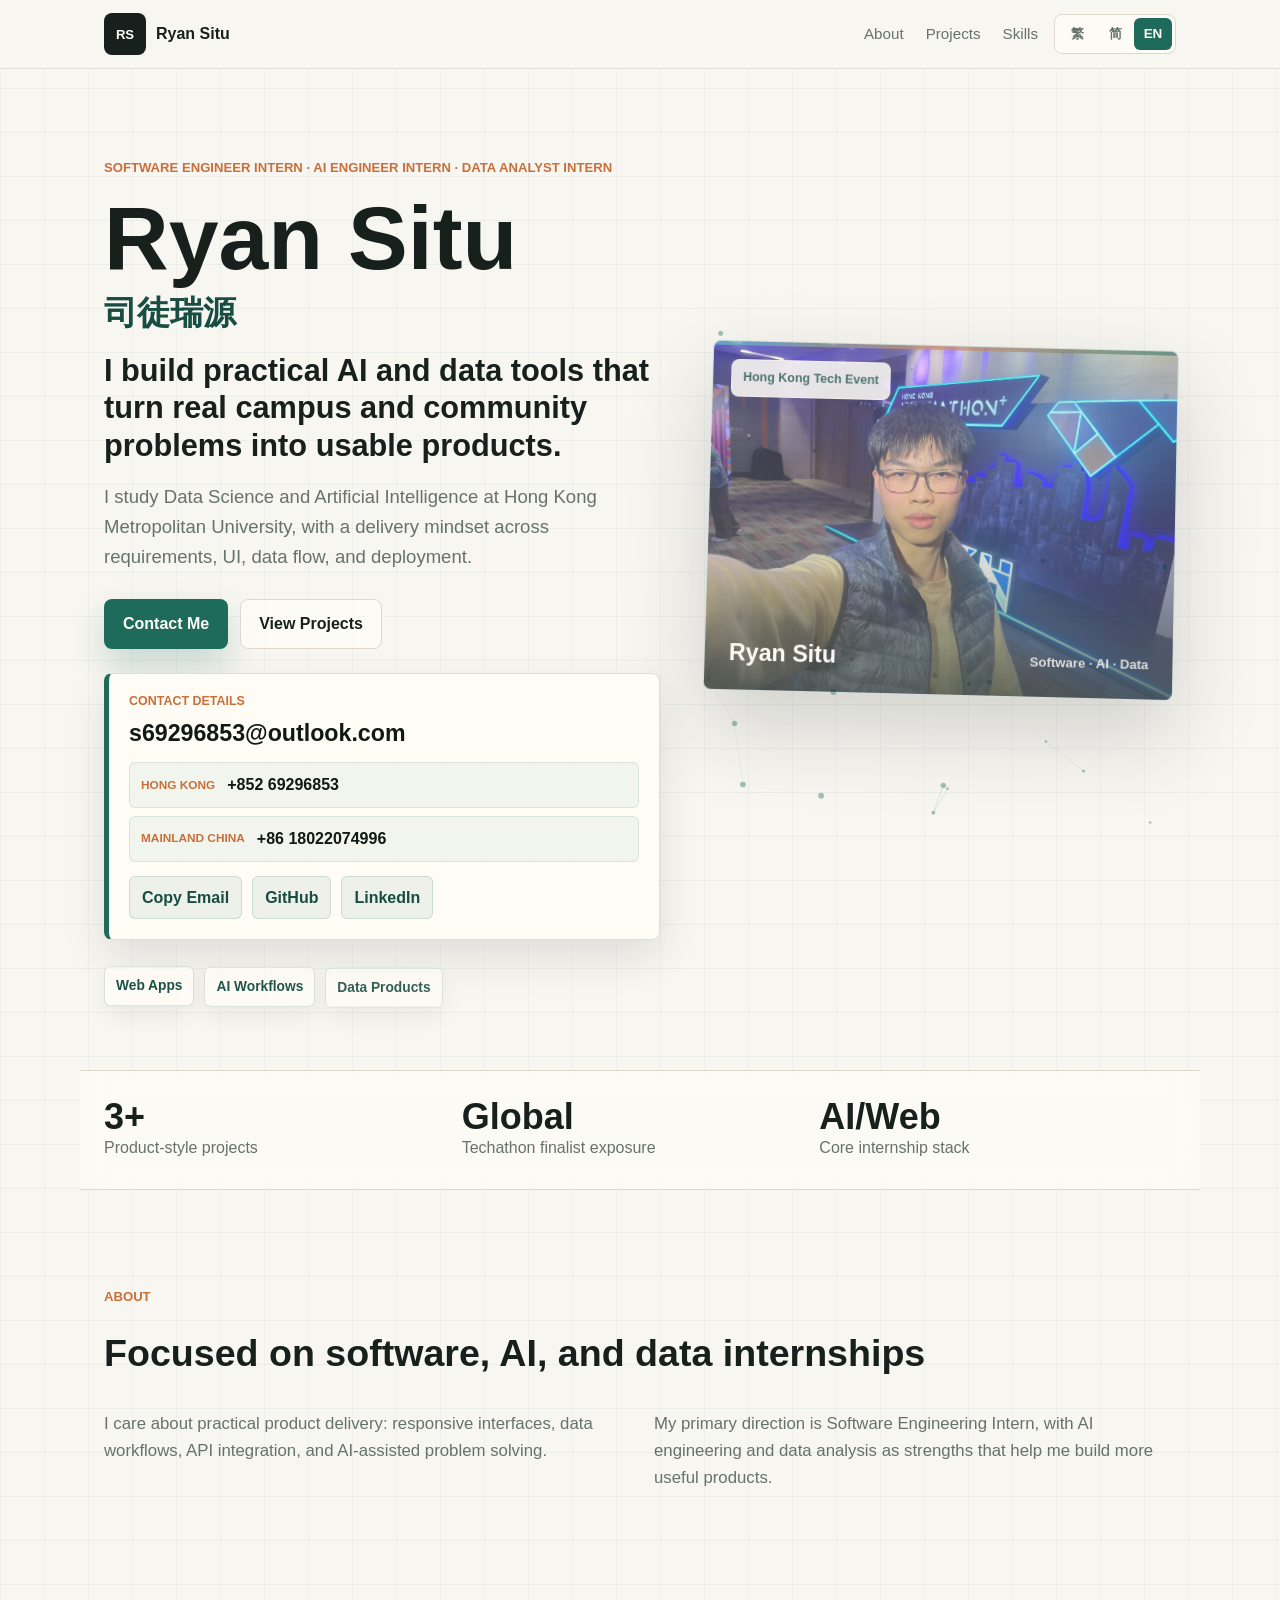
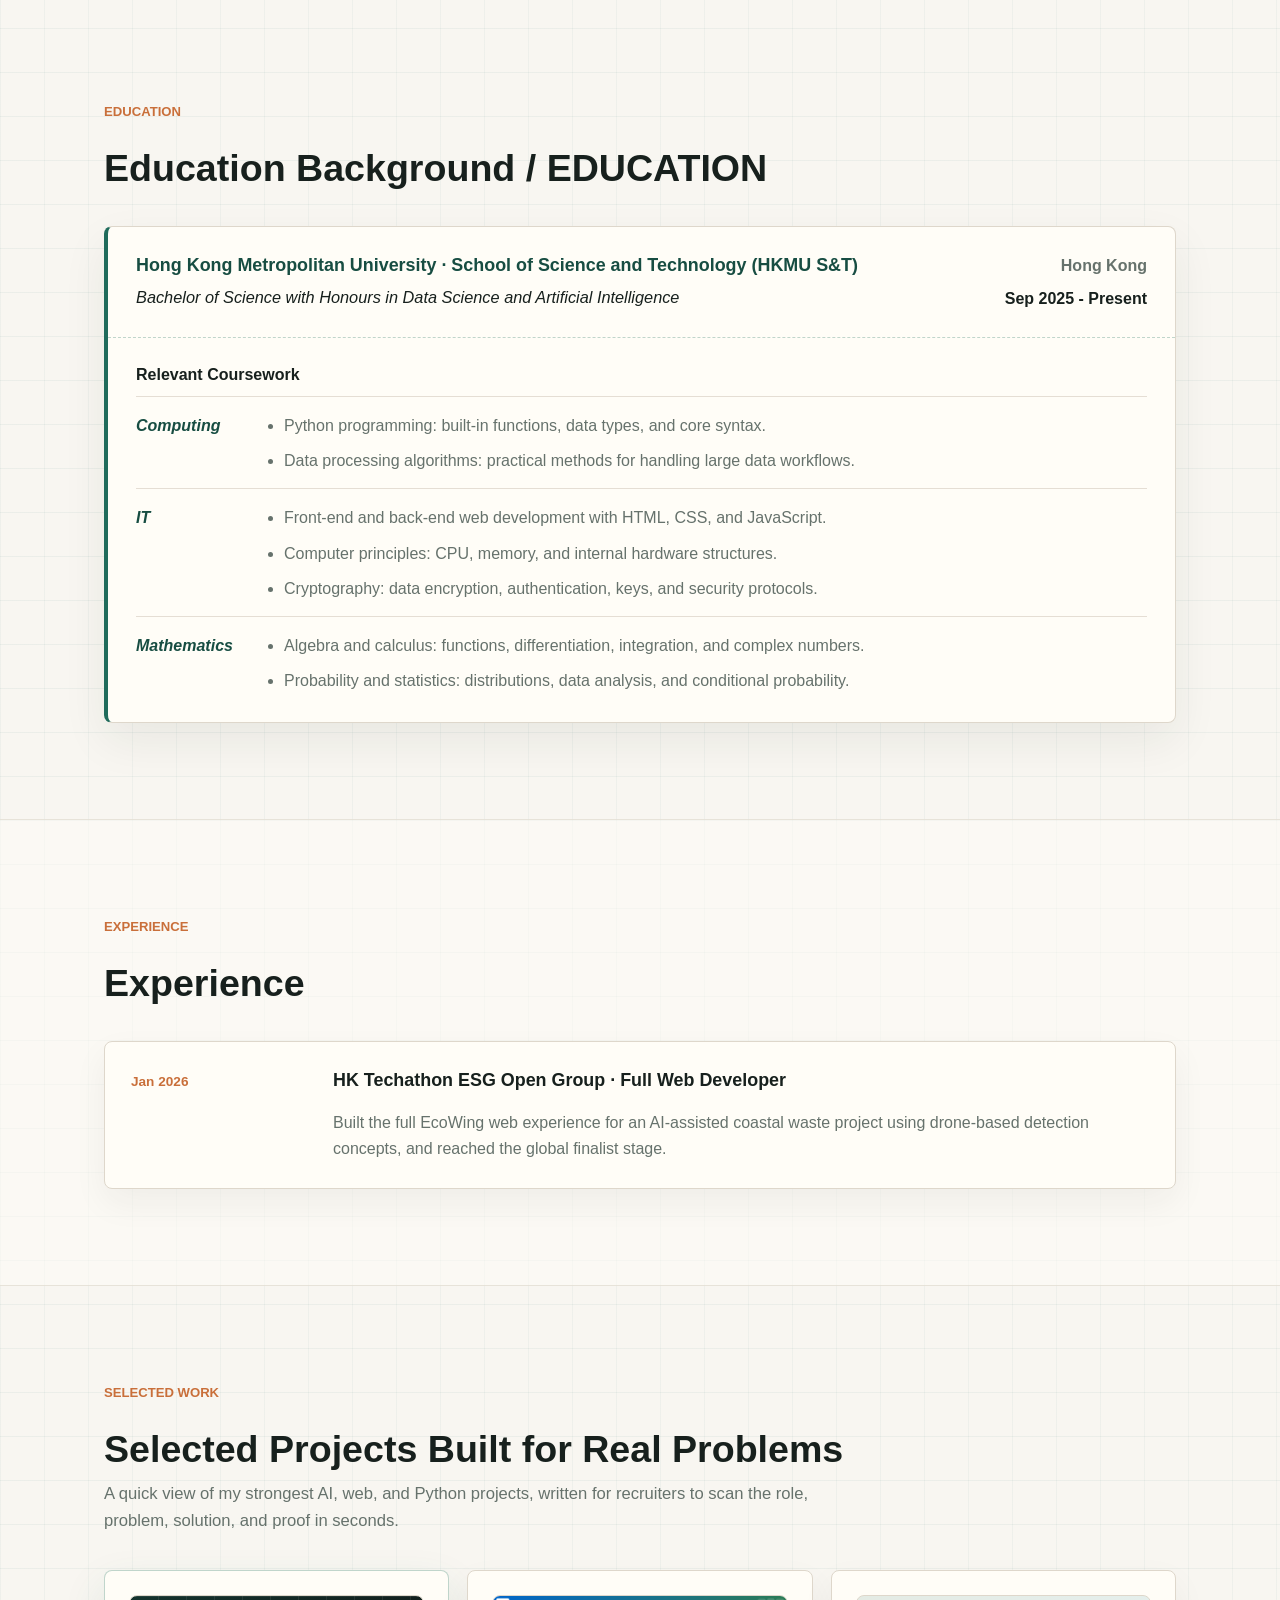
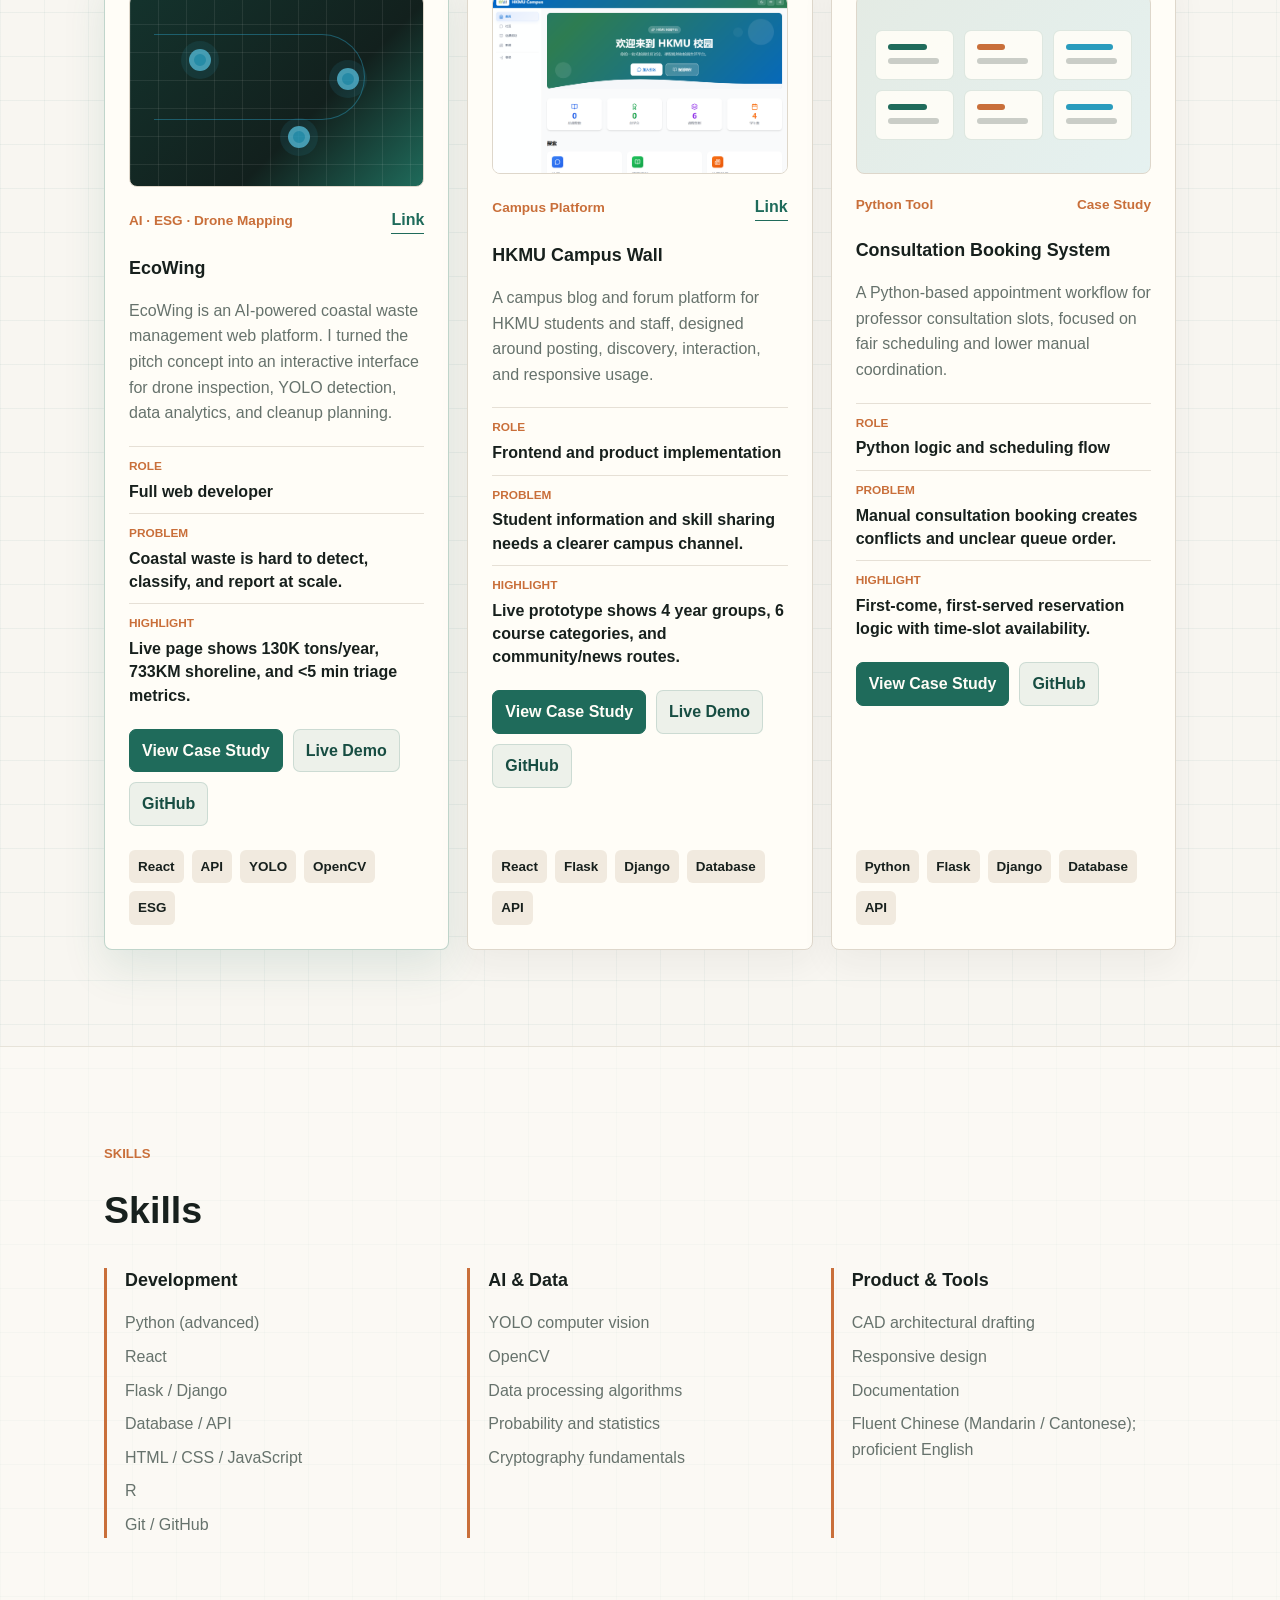
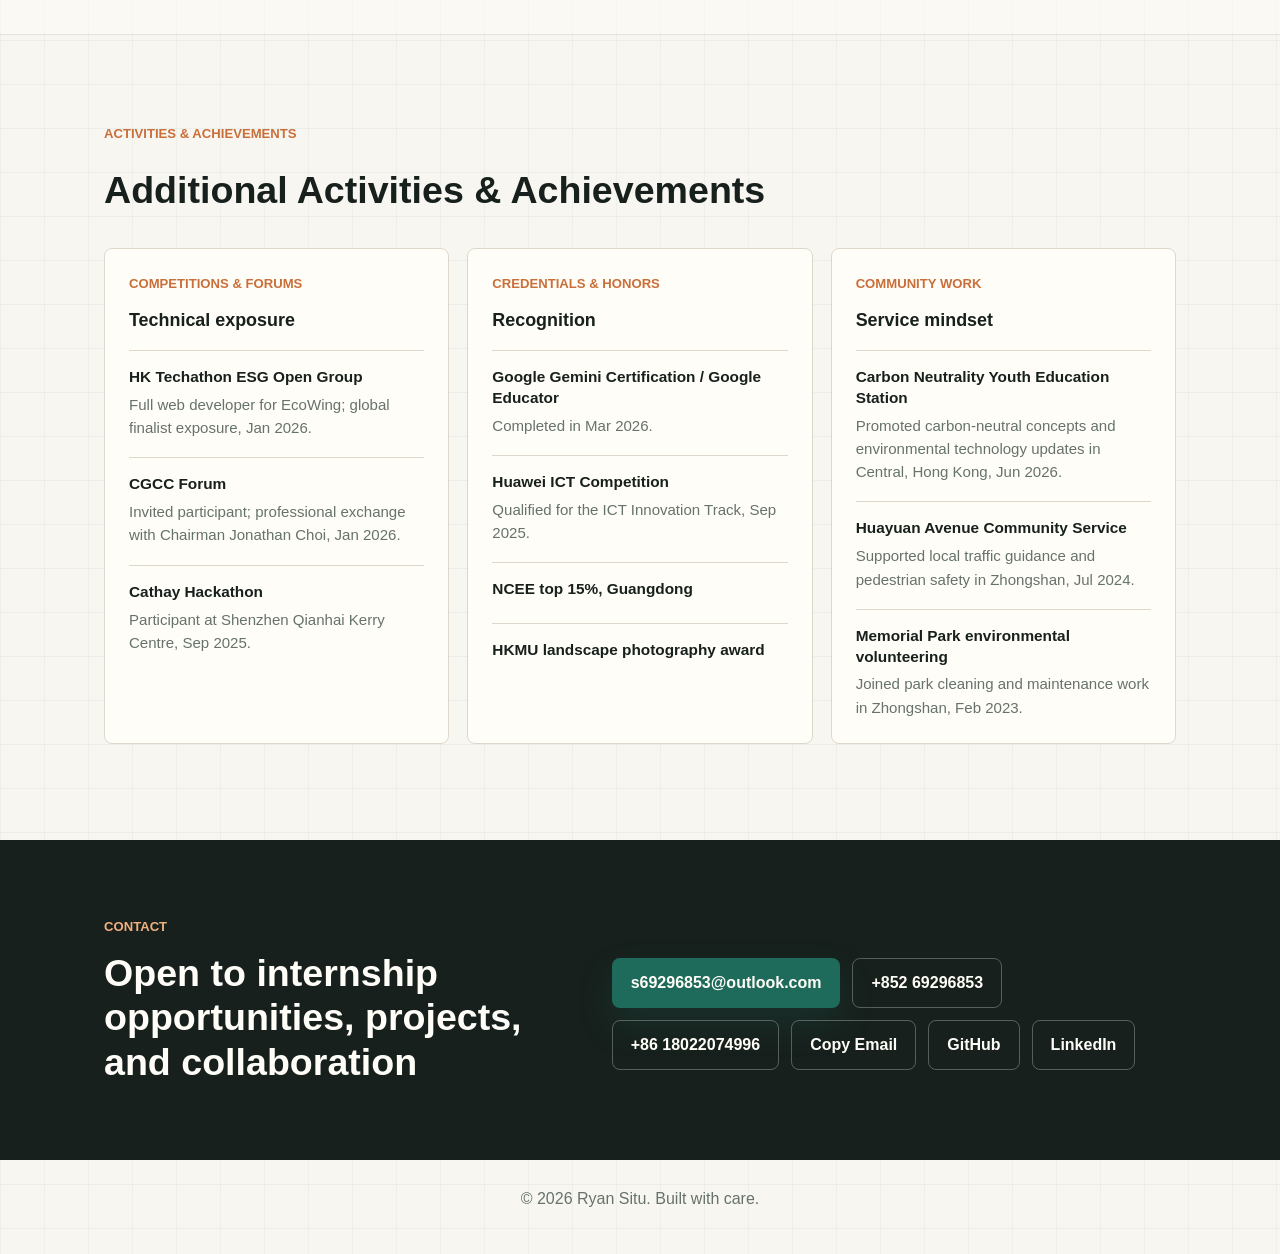
==== index.html @ 8f05d547 "Initial personal profile site" ====
<!doctype html>
<html lang="en">
  <head>
    <meta charset="utf-8" />
    <meta name="viewport" content="width=device-width, initial-scale=1" />
    <meta
      name="description"
      content="Ryan Situ's personal portfolio for software engineering, AI engineering, and data analyst internship opportunities."
      data-i18n-content="metaDescription"
    />
    <title>Ryan Situ | Software Engineer Intern</title>
    <link rel="stylesheet" href="styles.css" />
  </head>
  <body>
    <a class="skip-link" href="#main" data-i18n="skipLink">Skip to main content</a>

    <header class="site-header">
      <nav class="nav" aria-label="Main navigation" data-i18n-aria-label="navLabel">
        <a class="brand" href="#top" aria-label="Back to home" data-i18n-aria-label="brandAria">
          <span class="brand-mark" aria-hidden="true">RS</span>
          <span>Ryan Situ</span>
        </a>

        <div class="nav-actions">
          <div class="nav-links" id="nav-links">
            <a href="#about" data-i18n="navAbout">About</a>
            <a href="#projects" data-i18n="navProjects">Projects</a>
            <a href="#skills" data-i18n="navSkills">Skills</a>
          </div>

          <div class="language-switch" aria-label="Language" data-i18n-aria-label="languageLabel">
            <button type="button" data-lang="zh-Hant" aria-pressed="false">繁</button>
            <button type="button" data-lang="zh-Hans" aria-pressed="false">简</button>
            <button type="button" data-lang="en" aria-pressed="true">EN</button>
          </div>

          <button
            class="nav-toggle"
            type="button"
            aria-expanded="false"
            aria-controls="nav-links"
            aria-label="Open navigation"
            data-i18n-aria-label="navToggleOpen"
          >
            <span></span>
            <span></span>
            <span></span>
          </button>
        </div>
      </nav>
    </header>

    <main id="main">
      <section class="hero" id="top">
        <div class="hero-content">
          <p class="eyebrow" data-i18n="heroRoles">
            Software Engineer Intern · AI Engineer Intern · Data Analyst Intern
          </p>
          <h1>
            <span class="hero-name-main" data-i18n="heroNameMain">Ryan Situ</span>
            <span class="hero-name-sub" data-i18n="heroNameSub">司徒瑞源</span>
          </h1>
          <p class="hero-statement" data-i18n="heroStatement">
            I build practical AI and data tools that turn real campus and community problems into usable products.
          </p>
          <p class="hero-lede" data-i18n="heroLede">
            I am a Data Science and Artificial Intelligence student at Hong Kong Metropolitan University, building practical web, Python, and AI tools for real campus and community problems.
          </p>

          <div class="hero-actions" aria-label="Primary actions" data-i18n-aria-label="heroActionsLabel">
            <a class="button primary" href="mailto:s69296853@outlook.com" data-i18n="emailButton">Contact Me</a>
            <a class="button secondary" href="#projects" data-i18n="viewProjects">View Projects</a>
          </div>

          <div class="hero-contact-card" aria-label="Fast contact" data-i18n-aria-label="heroContactAria">
            <span class="contact-kicker" data-i18n="heroContactEyebrow">Best way to reach me</span>
            <a class="hero-email" href="mailto:s69296853@outlook.com">s69296853@outlook.com</a>
            <div class="hero-phone-list" aria-label="Phone numbers" data-i18n-aria-label="heroPhoneAria">
              <a href="tel:+85269296853">
                <span data-i18n="phoneHongKong">Hong Kong</span>
                +852 69296853
              </a>
              <a href="tel:+8618022074996">
                <span data-i18n="phoneMainland">Mainland China</span>
                +86 18022074996
              </a>
            </div>
            <div class="hero-contact-links">
              <button
                class="contact-link"
                type="button"
                data-copy="s69296853@outlook.com"
                data-i18n="copyEmail"
              >
                Copy Email
              </button>
              <a class="contact-link" href="https://github.com/ryanST888">GitHub</a>
              <a class="contact-link" href="https://www.linkedin.com/in/situ-rui-yuan-9b78623a6/">LinkedIn</a>
            </div>
          </div>

          <div class="hero-stack" aria-label="Core focus areas" data-i18n-aria-label="heroStackLabel">
            <span data-i18n="heroStackWeb">Web Apps</span>
            <span data-i18n="heroStackAi">AI Workflows</span>
            <span data-i18n="heroStackData">Data Products</span>
          </div>
        </div>

        <figure
          class="hero-visual portrait-visual"
          aria-label="Portrait of Ryan Situ at a technology event"
          data-i18n-aria-label="heroPhotoAria"
        >
          <canvas class="hero-canvas" id="hero-canvas" aria-hidden="true"></canvas>

          <div class="portrait-card" data-tilt>
            <img
              src="assets/ryan-profile.jpg"
              alt="Ryan Situ at a Hong Kong technology event"
              data-i18n-alt="heroPhotoAlt"
              width="1707"
              height="1280"
            />
            <div class="portrait-badge" data-i18n="photoBadge">Hong Kong Tech Event</div>
            <figcaption class="portrait-caption">
              <strong data-i18n="photoCaptionTitle">Ryan Situ</strong>
              <span data-i18n="photoCaptionBody">Software · AI · Data</span>
            </figcaption>
          </div>

          <span class="floating-chip chip-one" data-i18n="heroChip1">AI Vision</span>
          <span class="floating-chip chip-two" data-i18n="heroChip2">Python Logic</span>
          <span class="floating-chip chip-three" data-i18n="heroChip3">Campus Web</span>
        </figure>
      </section>

      <section class="proof-strip" aria-label="Personal highlights" data-i18n-aria-label="proofAria">
        <div>
          <strong>3+</strong>
          <span data-i18n="proofProjects">Product-style projects</span>
        </div>
        <div>
          <strong>Global</strong>
          <span data-i18n="proofExperience">Techathon finalist exposure</span>
        </div>
        <div>
          <strong>AI/Web</strong>
          <span data-i18n="proofSkills">Core internship stack</span>
        </div>
      </section>

      <section class="section" id="about">
        <div class="section-heading">
          <p class="eyebrow" data-i18n="aboutEyebrow">About</p>
          <h2 data-i18n="aboutTitle">Focused on software, AI, and data internships</h2>
        </div>

        <div class="about-grid">
          <p data-i18n="aboutP1">
            I care about practical product delivery: responsive interfaces, data workflows, API integration, and AI-assisted problem solving.
          </p>
          <p data-i18n="aboutP2">
            My primary direction is Software Engineering Intern, with AI engineering and data analysis as strengths that help me build more useful products.
          </p>
        </div>
      </section>

      <section class="section education-section" id="education">
        <div class="section-heading">
          <p class="eyebrow" data-i18n="educationEyebrow">Education</p>
          <h2 data-i18n="educationSectionTitle">Education Background / EDUCATION</h2>
        </div>

        <article class="education-panel">
          <div class="education-summary">
            <div>
              <h3 data-i18n="educationSchool">Hong Kong Metropolitan University · School of Science and Technology</h3>
              <p class="education-degree" data-i18n="educationDegree">
                Bachelor of Science with Honours in Data Science and Artificial Intelligence
              </p>
            </div>

            <div class="education-meta">
              <span data-i18n="educationLocation">Hong Kong</span>
              <span data-i18n="educationDate">Sep 2025 - Present</span>
            </div>
          </div>

          <div class="education-details">
            <div class="coursework">
              <h4 data-i18n="educationCourseworkTitle">Relevant Coursework</h4>

              <div class="course-group">
                <span class="course-category" data-i18n="educationComputingCategory">Computing</span>
                <ul>
                  <li data-i18n="educationCoursePython">Python programming: built-in functions, data types, and core syntax.</li>
                  <li data-i18n="educationCourseDataAlgorithms">Data processing algorithms: practical methods for handling large data workflows.</li>
                </ul>
              </div>

              <div class="course-group">
                <span class="course-category" data-i18n="educationItCategory">IT</span>
                <ul>
                  <li data-i18n="educationCourseWeb">Front-end and back-end web development with HTML, CSS, and JavaScript.</li>
                  <li data-i18n="educationCourseComputerPrinciples">Computer principles: CPU, memory, and internal hardware structures.</li>
                  <li data-i18n="educationCourseCryptography">Cryptography: data encryption, authentication, keys, and security protocols.</li>
                </ul>
              </div>

              <div class="course-group">
                <span class="course-category" data-i18n="educationMathCategory">Mathematics</span>
                <ul>
                  <li data-i18n="educationCourseCalculus">Algebra and calculus: functions, differentiation, integration, and complex numbers.</li>
                  <li data-i18n="educationCourseStats">Probability and statistics: distributions, data analysis, and conditional probability.</li>
                </ul>
              </div>
            </div>
          </div>
        </article>
      </section>

      <section class="section muted" id="experience">
        <div class="section-heading">
          <p class="eyebrow" data-i18n="experienceEyebrow">Experience</p>
          <h2 data-i18n="experienceTitle">Experience</h2>
        </div>

        <div class="timeline">
          <article class="timeline-item">
            <div class="timeline-meta">
              <span data-i18n="techathonDate">Jan 2026</span>
            </div>
            <div>
              <h3 data-i18n="techathonTitle">HK Techathon ESG Open Group · Full Web Developer</h3>
              <p data-i18n="techathonBody">
                Built the full EcoWing web experience for an AI-assisted coastal waste project using drone-based detection concepts, and reached the global finalist stage.
              </p>
            </div>
          </article>
        </div>
      </section>

      <section class="section" id="projects">
        <div class="section-heading project-heading">
          <p class="eyebrow" data-i18n="projectsEyebrow">Selected Work</p>
          <h2 data-i18n="projectsTitle">Selected Projects Built for Real Problems</h2>
          <p class="section-intro" data-i18n="projectsIntro">
            A quick view of my strongest AI, web, and Python projects, written for recruiters to scan the role, problem, solution, and proof in seconds.
          </p>
        </div>

        <div class="project-grid">
          <article class="project-card project-card-featured">
            <div class="project-mini-visual eco-visual" aria-hidden="true">
              <span class="drone-path"></span>
              <span class="scan-beam"></span>
              <span class="target target-one"></span>
              <span class="target target-two"></span>
              <span class="target target-three"></span>
            </div>
            <div class="project-topline">
              <span data-i18n="projectEcoWingType">AI · ESG · Drone Concept</span>
              <a href="https://ecowing.hk" aria-label="Open EcoWing project" data-i18n-aria-label="projectEcoWingAria">Link</a>
            </div>
            <h3>EcoWing</h3>
            <p data-i18n="projectEcoWingBody">
              EcoWing is an AI-powered coastal waste management web platform. I turned the pitch concept into an interactive interface for drone inspection, YOLO detection, data analytics, and cleanup planning.
            </p>
            <dl class="project-evidence">
              <div>
                <dt data-i18n="projectRoleLabel">Role</dt>
                <dd data-i18n="projectEcoWingRole">Full web developer</dd>
              </div>
              <div>
                <dt data-i18n="projectProblemLabel">Problem</dt>
                <dd data-i18n="projectEcoWingProblem">Coastal waste is hard to detect, classify, and report at scale.</dd>
              </div>
              <div>
                <dt data-i18n="projectHighlightLabel">Highlight</dt>
                <dd data-i18n="projectEcoWingHighlight">Reached global finalist exposure with a product-led ESG proposal.</dd>
              </div>
            </dl>
            <div class="project-actions" aria-label="EcoWing project actions">
              <a class="project-action primary" href="project.html?project=ecowing" data-i18n="viewCaseStudy">View Case Study</a>
              <a class="project-action" href="https://ecowing.hk" data-i18n="liveDemo">Live Demo</a>
              <a class="project-action" href="https://github.com/ryanST888/Ecowing-main" data-i18n="githubRepo">GitHub</a>
            </div>
            <ul class="tag-list" aria-label="EcoWing technology stack" data-i18n-aria-label="projectEcoWingStack">
              <li>React</li>
              <li>API</li>
              <li>YOLO</li>
              <li>OpenCV</li>
              <li>ESG</li>
            </ul>
          </article>

          <article class="project-card">
            <figure class="project-shot">
              <img
                src="assets/hkmu-campus-home.png"
                alt="HKMU Campus Platform homepage screenshot"
                data-i18n-alt="projectCampusImageAlt"
                width="1440"
                height="900"
              />
            </figure>
            <div class="project-topline">
              <span data-i18n="projectCampusType">Campus Platform</span>
              <a href="https://hkmucampusplatform-production.up.railway.app" aria-label="Open HKMU Campus Wall project" data-i18n-aria-label="projectCampusAria">Link</a>
            </div>
            <h3>HKMU Campus Wall</h3>
            <p data-i18n="projectCampusBody">
              A campus blog and forum platform for HKMU students and staff, designed around posting, discovery, interaction, and responsive usage.
            </p>
            <dl class="project-evidence">
              <div>
                <dt data-i18n="projectRoleLabel">Role</dt>
                <dd data-i18n="projectCampusRole">Frontend and product implementation</dd>
              </div>
              <div>
                <dt data-i18n="projectProblemLabel">Problem</dt>
                <dd data-i18n="projectCampusProblem">Student information and skill sharing needs a clearer campus channel.</dd>
              </div>
              <div>
                <dt data-i18n="projectHighlightLabel">Highlight</dt>
                <dd data-i18n="projectCampusHighlight">Posts, comments, likes, categories, search, and profile skill displays.</dd>
              </div>
            </dl>
            <div class="project-actions" aria-label="HKMU Campus Wall project actions">
              <a class="project-action primary" href="project.html?project=campus" data-i18n="viewCaseStudy">View Case Study</a>
              <a class="project-action" href="https://hkmucampusplatform-production.up.railway.app" data-i18n="liveDemo">Live Demo</a>
              <a class="project-action" href="https://github.com/3031445204zelsy17-lang/hkmu_campus_platform" data-i18n="githubRepo">GitHub</a>
            </div>
            <ul class="tag-list" aria-label="HKMU Campus Wall technology stack" data-i18n-aria-label="projectCampusStack">
              <li>React</li>
              <li>Flask</li>
              <li>Django</li>
              <li>Database</li>
              <li>API</li>
            </ul>
          </article>

          <article class="project-card">
            <div class="project-mini-visual booking-visual" aria-hidden="true">
              <span></span>
              <span></span>
              <span></span>
              <span></span>
              <span></span>
              <span></span>
            </div>
            <div class="project-topline">
              <span data-i18n="projectBookingType">Python Tool</span>
              <span class="project-status" data-i18n="projectStatusCaseStudy">Case Study</span>
            </div>
            <h3>Consultation Booking System</h3>
            <p data-i18n="projectBookingBody">
              A Python-based appointment workflow for professor consultation slots, focused on fair scheduling and lower manual coordination.
            </p>
            <dl class="project-evidence">
              <div>
                <dt data-i18n="projectRoleLabel">Role</dt>
                <dd data-i18n="projectBookingRole">Python logic and scheduling flow</dd>
              </div>
              <div>
                <dt data-i18n="projectProblemLabel">Problem</dt>
                <dd data-i18n="projectBookingProblem">Manual consultation booking creates conflicts and unclear queue order.</dd>
              </div>
              <div>
                <dt data-i18n="projectHighlightLabel">Highlight</dt>
                <dd data-i18n="projectBookingHighlight">First-come, first-served reservation logic with time-slot availability.</dd>
              </div>
            </dl>
            <div class="project-actions" aria-label="Consultation Booking System project actions">
              <a class="project-action primary" href="project.html?project=booking" data-i18n="viewCaseStudy">View Case Study</a>
              <a class="project-action" href="https://github.com/ryanST888/-Professor-Student-Consultation-Booking-System" data-i18n="githubRepo">GitHub</a>
            </div>
            <ul class="tag-list" aria-label="Consultation Booking System technology stack" data-i18n-aria-label="projectBookingStack">
              <li>Python</li>
              <li>Flask</li>
              <li>Django</li>
              <li>Database</li>
              <li>API</li>
            </ul>
          </article>
        </div>
      </section>

      <section class="section muted" id="skills">
        <div class="section-heading">
          <p class="eyebrow" data-i18n="skillsEyebrow">Skills</p>
          <h2 data-i18n="skillsTitle">Skills</h2>
        </div>

        <div class="skills-layout">
          <div>
            <h3 data-i18n="skillsDevTitle">Development</h3>
            <ul class="skill-list">
              <li data-i18n="skillPythonAdvanced">Python (advanced)</li>
              <li>React</li>
              <li>Flask / Django</li>
              <li>Database / API</li>
              <li>HTML / CSS / JavaScript</li>
              <li>R</li>
              <li>Git / GitHub</li>
            </ul>
          </div>
          <div>
            <h3 data-i18n="skillsAiTitle">AI & Data</h3>
            <ul class="skill-list">
              <li data-i18n="skillYolo">YOLO computer vision</li>
              <li>OpenCV</li>
              <li data-i18n="skillAlgorithms">Data processing algorithms</li>
              <li data-i18n="skillStats">Probability and statistics</li>
              <li data-i18n="skillCrypto">Cryptography fundamentals</li>
            </ul>
          </div>
          <div>
            <h3 data-i18n="skillsProductTitle">Product & Tools</h3>
            <ul class="skill-list">
              <li data-i18n="skillCadArchitecture">CAD architectural drafting</li>
              <li data-i18n="skillResponsive">Responsive design</li>
              <li data-i18n="skillDocs">Documentation</li>
              <li data-i18n="skillLanguages">Mandarin, Cantonese, English</li>
            </ul>
          </div>
        </div>
      </section>

      <section class="section activities-section" id="activities">
        <div class="section-heading">
          <p class="eyebrow" data-i18n="activitiesEyebrow">Activities & Achievements</p>
          <h2 data-i18n="activitiesTitle">Additional Activities & Achievements</h2>
        </div>

        <div class="activities-grid">
          <article class="activity-card">
            <span class="activity-kicker" data-i18n="activityCompetitionKicker">Competitions & Forums</span>
            <h3 data-i18n="activityCompetitionTitle">Technical exposure</h3>
            <ul class="activity-list">
              <li>
                <strong data-i18n="activityTechathonTitle">HK Techathon ESG Open Group</strong>
                <span data-i18n="activityTechathonBody">Full web developer for EcoWing; global finalist exposure, Jan 2026.</span>
              </li>
              <li>
                <strong data-i18n="activityCgccTitle">CGCC Forum</strong>
                <span data-i18n="activityCgccBody">Invited participant; professional exchange with Chairman Jonathan Choi, Jan 2026.</span>
              </li>
              <li>
                <strong data-i18n="activityCathayTitle">Cathay Hackathon</strong>
                <span data-i18n="activityCathayBody">Participant in Shenzhen Qianhai Kerry Centre, Sep 2025.</span>
              </li>
            </ul>
          </article>

          <article class="activity-card">
            <span class="activity-kicker" data-i18n="activityCredentialKicker">Credentials & Honors</span>
            <h3 data-i18n="activityCredentialTitle">Recognition</h3>
            <ul class="activity-list">
              <li>
                <strong data-i18n="activityGeminiTitle">Google Gemini Certification & Google Educator</strong>
                <span data-i18n="activityGeminiBody">Completed in Mar 2026.</span>
              </li>
              <li>
                <strong data-i18n="activityHuaweiTitle">Huawei ICT Competition</strong>
                <span data-i18n="activityHuaweiBody">Qualified for the ICT Innovation Track, Sep 2025.</span>
              </li>
              <li>
                <strong data-i18n="activityNceeTitle">NCEE top 15%, Guangdong</strong>
              </li>
              <li>
                <strong data-i18n="activityPhotoTitle">HKMU landscape photography award</strong>
              </li>
            </ul>
          </article>

          <article class="activity-card">
            <span class="activity-kicker" data-i18n="activityCommunityKicker">Community Work</span>
            <h3 data-i18n="activityCommunityTitle">Service mindset</h3>
            <ul class="activity-list">
              <li>
                <strong data-i18n="activityCarbonTitle">Carbon Neutrality Youth Education Station</strong>
                <span data-i18n="activityCarbonBody">Promoted carbon-neutral concepts and environmental technology updates in Central, Hong Kong, Jun 2026.</span>
              </li>
              <li>
                <strong data-i18n="activityTrafficTitle">Huayuan Avenue Community Service</strong>
                <span data-i18n="activityTrafficBody">Supported local traffic guidance and pedestrian safety in Zhongshan, Jul 2024.</span>
              </li>
              <li>
                <strong data-i18n="activityParkTitle">Memorial Park environmental volunteering</strong>
                <span data-i18n="activityParkBody">Joined park cleaning and maintenance work in Zhongshan, Feb 2023.</span>
              </li>
            </ul>
          </article>
        </div>
      </section>

      <section class="contact-section" id="contact">
        <div>
          <p class="eyebrow" data-i18n="contactEyebrow">Contact</p>
          <h2 data-i18n="contactTitle">Open to internship opportunities, projects, and collaboration</h2>
        </div>

        <div class="contact-actions">
          <a class="button primary" href="mailto:s69296853@outlook.com">
            s69296853@outlook.com
          </a>
          <a class="button secondary" href="tel:+85269296853">
            +852 69296853
          </a>
          <a class="button secondary" href="tel:+8618022074996">
            +86 18022074996
          </a>
          <button
            class="button secondary"
            type="button"
            data-copy="s69296853@outlook.com"
            data-i18n="copyEmail"
          >
            Copy Email
          </button>
          <a class="button secondary" href="https://github.com/ryanST888">
            GitHub
          </a>
          <a class="button secondary" href="https://www.linkedin.com/in/situ-rui-yuan-9b78623a6/">
            LinkedIn
          </a>
        </div>
      </section>
    </main>

    <footer class="site-footer">
      <p><span data-i18n="copyrightPrefix">©</span> <span id="year"></span> Ryan Situ. <span data-i18n="footerNote">Built with care.</span></p>
    </footer>

    <script src="assets/vendor/gsap.min.js"></script>
    <script src="assets/vendor/ScrollTrigger.min.js"></script>
    <script src="script.js"></script>
  </body>
</html>
---- styles.css ----
:root {
  color-scheme: light;
  --bg: #f8f6f1;
  --surface: #fffdf7;
  --surface-strong: #f1eadf;
  --text: #17201d;
  --ink: #101916;
  --muted: #66726c;
  --line: #ded7cb;
  --accent: #1f6b5b;
  --accent-strong: #174d42;
  --warm: #c96f3a;
  --cyan: #2a9cbd;
  --gold: #d59b42;
  --shadow: 0 20px 60px rgba(32, 39, 35, 0.12);
  --max-width: 1120px;
}

* {
  box-sizing: border-box;
}

html {
  scroll-behavior: smooth;
}

body {
  margin: 0;
  background:
    linear-gradient(rgba(31, 107, 91, 0.055) 1px, transparent 1px),
    linear-gradient(90deg, rgba(31, 107, 91, 0.045) 1px, transparent 1px),
    var(--bg);
  background-size: 44px 44px, 44px 44px, auto;
  color: var(--text);
  font-family: "Microsoft YaHei", "PingFang SC", "Hiragino Sans GB", Arial, sans-serif;
  line-height: 1.6;
}

img {
  display: block;
  max-width: 100%;
}

a {
  color: inherit;
  text-decoration: none;
}

button,
input,
textarea,
select {
  font: inherit;
}

.skip-link {
  position: fixed;
  left: 16px;
  top: 12px;
  z-index: 20;
  transform: translateY(-160%);
  border-radius: 6px;
  background: var(--text);
  color: var(--surface);
  padding: 10px 14px;
}

.skip-link:focus {
  transform: translateY(0);
}

.site-header {
  position: sticky;
  top: 0;
  z-index: 20;
  border-bottom: 1px solid rgba(222, 215, 203, 0.72);
  background: rgba(248, 246, 241, 0.88);
  backdrop-filter: blur(18px);
}

.nav {
  align-items: center;
  display: flex;
  gap: 24px;
  justify-content: space-between;
  margin: 0 auto;
  max-width: var(--max-width);
  min-height: 68px;
  padding: 0 24px;
}

.brand {
  align-items: center;
  display: inline-flex;
  gap: 10px;
  font-weight: 800;
}

.brand-mark {
  align-items: center;
  aspect-ratio: 1;
  background: var(--text);
  border-radius: 8px;
  color: var(--surface);
  display: inline-flex;
  font-size: 0.82rem;
  justify-content: center;
  width: 42px;
}

.nav-actions {
  align-items: center;
  display: flex;
  gap: 14px;
}

.nav-links {
  align-items: center;
  display: flex;
  gap: 18px;
  font-size: 0.95rem;
  color: var(--muted);
}

.nav-links a {
  border-radius: 6px;
  padding: 8px 2px;
}

.nav-links a:hover,
.nav-links a:focus-visible {
  color: var(--text);
}

.language-switch {
  align-items: center;
  background: rgba(255, 253, 247, 0.76);
  border: 1px solid var(--line);
  border-radius: 8px;
  display: inline-flex;
  padding: 3px;
}

.language-switch button {
  background: transparent;
  border: 0;
  border-radius: 6px;
  color: var(--muted);
  cursor: pointer;
  font-size: 0.84rem;
  font-weight: 800;
  height: 32px;
  min-width: 38px;
  padding: 0 9px;
}

.language-switch button:hover,
.language-switch button:focus-visible,
.language-switch button.is-active {
  background: var(--accent);
  color: #fffdf7;
}

.nav-toggle {
  align-items: center;
  background: transparent;
  border: 0;
  cursor: pointer;
  display: none;
  flex-direction: column;
  gap: 5px;
  height: 44px;
  justify-content: center;
  padding: 0;
  width: 44px;
}

.nav-toggle span {
  background: var(--text);
  border-radius: 999px;
  display: block;
  height: 2px;
  width: 22px;
}

.hero {
  align-items: center;
  display: grid;
  gap: 48px;
  grid-template-columns: minmax(0, 0.95fr) minmax(320px, 0.8fr);
  isolation: isolate;
  margin: 0 auto;
  max-width: var(--max-width);
  min-height: calc(100vh - 68px);
  padding: 88px 24px 64px;
  position: relative;
}

.hero-content {
  align-self: center;
  position: relative;
  z-index: 2;
}

.eyebrow {
  color: var(--warm);
  font-size: 0.82rem;
  font-weight: 800;
  margin: 0 0 14px;
  text-transform: uppercase;
}

h1,
h2,
h3,
p {
  margin-top: 0;
}

h1 {
  display: grid;
  gap: 10px;
  font-size: clamp(3.35rem, 7vw, 5.9rem);
  line-height: 1.04;
  margin-bottom: 20px;
}

.hero-name-main,
.hero-name-sub {
  display: block;
}

.hero-name-sub {
  color: var(--accent-strong);
  font-size: clamp(1.42rem, 2.6vw, 2.15rem);
  font-weight: 900;
  line-height: 1.1;
}

h2 {
  font-size: 2.35rem;
  line-height: 1.18;
  margin-bottom: 0;
}

h3 {
  font-size: 1.12rem;
  line-height: 1.35;
}

.hero-lede {
  color: var(--muted);
  font-size: 1.16rem;
  max-width: 620px;
}

.hero-statement {
  color: var(--text);
  font-size: clamp(1.28rem, 2.4vw, 2rem);
  font-weight: 800;
  line-height: 1.22;
  margin-bottom: 18px;
  max-width: 720px;
}

.hero-stack {
  display: flex;
  flex-wrap: wrap;
  gap: 10px;
  margin-top: 26px;
}

.hero-stack span {
  background: rgba(255, 253, 247, 0.78);
  border: 1px solid rgba(31, 107, 91, 0.18);
  border-radius: 6px;
  box-shadow: 0 10px 28px rgba(32, 39, 35, 0.07);
  color: var(--accent-strong);
  font-size: 0.86rem;
  font-weight: 800;
  padding: 8px 11px;
}

.hero-actions,
.contact-actions {
  display: flex;
  flex-wrap: wrap;
  gap: 12px;
  margin-top: 28px;
}

.button {
  align-items: center;
  border: 1px solid transparent;
  border-radius: 8px;
  cursor: pointer;
  display: inline-flex;
  font-weight: 700;
  justify-content: center;
  min-height: 46px;
  padding: 11px 18px;
  position: relative;
  transition: transform 180ms ease, border-color 180ms ease, background 180ms ease, box-shadow 180ms ease;
}

.button:hover,
.button:focus-visible {
  transform: translateY(-2px);
}

.button.primary {
  background: var(--accent);
  color: #fffdf7;
  box-shadow: 0 16px 34px rgba(31, 107, 91, 0.22);
}

.button.primary:hover,
.button.primary:focus-visible {
  background: var(--accent-strong);
  box-shadow: 0 18px 38px rgba(23, 77, 66, 0.3);
}

.button.secondary {
  background: rgba(255, 253, 247, 0.72);
  border-color: var(--line);
  color: var(--text);
}

.hero-contact-card {
  background: rgba(255, 253, 247, 0.9);
  border: 1px solid rgba(31, 107, 91, 0.18);
  border-left: 5px solid var(--accent);
  border-radius: 8px;
  box-shadow: 0 18px 42px rgba(32, 39, 35, 0.11);
  margin-top: 24px;
  max-width: 560px;
  padding: 18px 20px 20px;
}

.contact-kicker {
  color: var(--warm);
  display: block;
  font-size: 0.78rem;
  font-weight: 900;
  letter-spacing: 0;
  margin-bottom: 8px;
  text-transform: uppercase;
}

.hero-email {
  color: var(--ink);
  display: inline-block;
  font-size: clamp(1.08rem, 2vw, 1.45rem);
  font-weight: 900;
  line-height: 1.2;
  overflow-wrap: anywhere;
}

.hero-email:hover,
.hero-email:focus-visible {
  color: var(--accent-strong);
}

.hero-phone-list {
  display: grid;
  gap: 8px;
  margin-top: 14px;
}

.hero-phone-list a {
  align-items: center;
  background: rgba(31, 107, 91, 0.055);
  border: 1px solid rgba(31, 107, 91, 0.12);
  border-radius: 6px;
  color: var(--ink);
  display: flex;
  flex-wrap: wrap;
  font-weight: 900;
  gap: 8px 12px;
  padding: 9px 11px;
}

.hero-phone-list a:hover,
.hero-phone-list a:focus-visible {
  border-color: rgba(31, 107, 91, 0.28);
  color: var(--accent-strong);
}

.hero-phone-list span {
  color: var(--warm);
  font-size: 0.74rem;
  font-weight: 900;
  text-transform: uppercase;
}

.hero-contact-links {
  display: flex;
  flex-wrap: wrap;
  gap: 10px;
  margin-top: 14px;
}

.contact-link {
  align-items: center;
  background: rgba(31, 107, 91, 0.08);
  border: 1px solid rgba(31, 107, 91, 0.16);
  border-radius: 6px;
  color: var(--accent-strong);
  cursor: pointer;
  display: inline-flex;
  font-weight: 800;
  justify-content: center;
  min-height: 38px;
  padding: 8px 12px;
  transition: background 180ms ease, border-color 180ms ease, color 180ms ease, transform 180ms ease;
}

.contact-link:hover,
.contact-link:focus-visible {
  background: var(--accent);
  border-color: var(--accent);
  color: #fffdf7;
  transform: translateY(-1px);
}

.hero-visual {
  align-self: center;
  margin: 0;
}

.interactive-workbench {
  min-height: 520px;
  perspective: 1200px;
  position: relative;
  z-index: 1;
}

.portrait-visual {
  min-height: 520px;
  perspective: 1200px;
  position: relative;
  z-index: 1;
}

.hero-canvas {
  height: 100%;
  inset: 0;
  opacity: 0.74;
  position: absolute;
  width: 100%;
  z-index: 0;
}

.portrait-card {
  --tilt-x: 0deg;
  --tilt-y: 0deg;
  aspect-ratio: 4 / 3;
  border: 1px solid rgba(31, 107, 91, 0.22);
  border-radius: 8px;
  box-shadow: 0 34px 82px rgba(16, 25, 22, 0.22);
  height: auto;
  margin: 14px 0 0;
  overflow: hidden;
  position: relative;
  transform: rotateX(var(--tilt-x)) rotateY(var(--tilt-y)) rotateZ(1.4deg);
  transform-style: preserve-3d;
  transition: transform 240ms ease;
  width: min(100%, 520px);
  z-index: 2;
}

.portrait-card::before {
  background: linear-gradient(90deg, rgba(42, 156, 189, 0.8), rgba(201, 111, 58, 0.7), rgba(31, 107, 91, 0.8));
  content: "";
  height: 4px;
  left: 0;
  position: absolute;
  right: 0;
  top: 0;
  z-index: 2;
}

.portrait-card::after {
  background:
    linear-gradient(180deg, transparent 38%, rgba(16, 25, 22, 0.2) 64%, rgba(16, 25, 22, 0.78)),
    radial-gradient(circle at 78% 16%, rgba(42, 156, 189, 0.28), transparent 32%);
  content: "";
  inset: 0;
  position: absolute;
  z-index: 1;
}

.portrait-card img {
  height: 100%;
  object-fit: cover;
  object-position: 50% 50%;
  width: 100%;
}

.portrait-badge {
  backdrop-filter: blur(12px);
  background: rgba(255, 253, 247, 0.86);
  border: 1px solid rgba(255, 253, 247, 0.5);
  border-radius: 8px;
  color: var(--accent-strong);
  font-size: 0.78rem;
  font-weight: 900;
  left: 18px;
  padding: 8px 11px;
  position: absolute;
  top: 18px;
  z-index: 3;
}

.portrait-caption {
  align-items: end;
  bottom: 0;
  color: #fffdf7;
  display: flex;
  gap: 12px;
  justify-content: space-between;
  left: 0;
  padding: 24px;
  position: absolute;
  right: 0;
  z-index: 3;
}

.portrait-caption strong {
  display: block;
  font-size: 1.45rem;
  line-height: 1.1;
}

.portrait-caption span {
  color: rgba(255, 253, 247, 0.82);
  font-size: 0.82rem;
  font-weight: 800;
  text-align: right;
}

.workbench-shell {
  --tilt-x: 0deg;
  --tilt-y: 0deg;
  background:
    linear-gradient(135deg, rgba(42, 156, 189, 0.16), transparent 38%),
    linear-gradient(180deg, rgba(255, 253, 247, 0.08), rgba(255, 253, 247, 0.02)),
    var(--ink);
  border: 1px solid rgba(255, 253, 247, 0.14);
  border-radius: 8px;
  box-shadow: 0 34px 82px rgba(16, 25, 22, 0.28);
  color: #f8f6f1;
  min-height: 420px;
  overflow: hidden;
  position: relative;
  transform: rotateX(var(--tilt-x)) rotateY(var(--tilt-y));
  transform-style: preserve-3d;
  transition: transform 240ms ease;
  z-index: 2;
}

.workbench-shell::before {
  animation: scan 5.5s linear infinite;
  background: linear-gradient(90deg, transparent, rgba(42, 156, 189, 0.16), transparent);
  content: "";
  height: 100%;
  left: -65%;
  position: absolute;
  top: 0;
  width: 45%;
}

.window-bar {
  align-items: center;
  border-bottom: 1px solid rgba(255, 253, 247, 0.12);
  display: flex;
  gap: 8px;
  min-height: 48px;
  padding: 0 18px;
  position: relative;
  z-index: 1;
}

.window-bar span {
  aspect-ratio: 1;
  background: var(--warm);
  border-radius: 999px;
  display: block;
  width: 10px;
}

.window-bar span:nth-child(2) {
  background: var(--gold);
}

.window-bar span:nth-child(3) {
  background: var(--cyan);
}

.window-bar p {
  color: rgba(248, 246, 241, 0.68);
  font-size: 0.78rem;
  font-weight: 800;
  letter-spacing: 0;
  margin: 0 0 0 8px;
  text-transform: uppercase;
}

.workbench-grid {
  display: grid;
  gap: 14px;
  grid-template-columns: minmax(0, 1.08fr) minmax(150px, 0.72fr);
  padding: 20px;
  position: relative;
  z-index: 1;
}

.code-card,
.metric-card,
.prompt-card,
.deploy-card {
  background: rgba(255, 253, 247, 0.075);
  border: 1px solid rgba(255, 253, 247, 0.12);
  border-radius: 8px;
  box-shadow: inset 0 1px 0 rgba(255, 253, 247, 0.08);
}

.code-card {
  display: grid;
  gap: 11px;
  min-height: 214px;
  padding: 20px;
}

.code-line {
  color: rgba(248, 246, 241, 0.84);
  font-family: Consolas, "SFMono-Regular", "Courier New", monospace;
  font-size: 0.85rem;
  overflow: hidden;
  text-overflow: ellipsis;
  white-space: nowrap;
}

.code-line span {
  color: #f0b07d;
  font-weight: 800;
}

.metric-card {
  align-content: start;
  display: grid;
  gap: 10px;
  min-height: 214px;
  padding: 18px;
}

.metric-label,
.prompt-card span {
  color: rgba(248, 246, 241, 0.66);
  font-size: 0.72rem;
  font-weight: 800;
  text-transform: uppercase;
}

.metric-card strong {
  color: #fffdf7;
  font-size: 2.8rem;
  line-height: 1;
}

.metric-bars {
  align-items: end;
  display: grid;
  gap: 7px;
  grid-template-columns: repeat(4, 1fr);
  height: 82px;
  margin-top: auto;
}

.metric-bars span {
  animation: barPulse 2.8s ease-in-out infinite;
  background: linear-gradient(180deg, var(--cyan), var(--accent));
  border-radius: 4px 4px 2px 2px;
  height: var(--bar-height);
  min-height: 18px;
}

.metric-bars span:nth-child(2) {
  animation-delay: 0.16s;
}

.metric-bars span:nth-child(3) {
  animation-delay: 0.28s;
}

.metric-bars span:nth-child(4) {
  animation-delay: 0.4s;
}

.prompt-card {
  padding: 18px;
}

.prompt-card p {
  color: #fffdf7;
  font-size: 1rem;
  font-weight: 800;
  line-height: 1.25;
  margin: 10px 0 0;
}

.deploy-card {
  align-items: center;
  display: flex;
  gap: 12px;
  padding: 16px;
}

.deploy-card strong {
  color: #fffdf7;
  display: block;
  font-size: 0.92rem;
  line-height: 1.2;
}

.deploy-card p {
  color: rgba(248, 246, 241, 0.68);
  font-size: 0.76rem;
  line-height: 1.35;
  margin: 5px 0 0;
}

.pulse-dot {
  animation: pulse 1.7s ease-in-out infinite;
  aspect-ratio: 1;
  background: var(--cyan);
  border-radius: 999px;
  box-shadow: 0 0 0 8px rgba(42, 156, 189, 0.12);
  flex: 0 0 auto;
  width: 12px;
}

.floating-chip {
  backdrop-filter: blur(14px);
  background: rgba(255, 253, 247, 0.82);
  border: 1px solid rgba(31, 107, 91, 0.16);
  border-radius: 8px;
  box-shadow: 0 16px 42px rgba(32, 39, 35, 0.16);
  color: var(--accent-strong);
  font-size: 0.82rem;
  font-weight: 900;
  padding: 9px 12px;
  position: absolute;
  z-index: 3;
}

.chip-one {
  right: 8%;
  top: 7%;
}

.chip-two {
  bottom: 15%;
  left: -3%;
}

.chip-three {
  bottom: 9%;
  right: 16%;
}

.proof-strip {
  background: rgba(255, 253, 247, 0.58);
  border-bottom: 1px solid var(--line);
  border-top: 1px solid var(--line);
  backdrop-filter: blur(14px);
  display: grid;
  gap: 1px;
  grid-template-columns: repeat(3, minmax(0, 1fr));
  margin: 0 auto;
  max-width: var(--max-width);
  padding: 0 24px;
}

.proof-strip div {
  padding: 28px 0;
  position: relative;
}

.proof-strip strong {
  color: var(--text);
  display: block;
  font-size: clamp(1.65rem, 3vw, 2.25rem);
  font-weight: 900;
  line-height: 1;
}

.proof-strip span {
  color: var(--muted);
}

.section {
  margin: 0 auto;
  max-width: var(--max-width);
  padding: 96px 24px;
}

.section.muted {
  background: rgba(255, 253, 247, 0.5);
  border-bottom: 1px solid rgba(222, 215, 203, 0.65);
  border-top: 1px solid rgba(222, 215, 203, 0.65);
  max-width: none;
  padding-left: 0;
  padding-right: 0;
}

.section.muted > * {
  margin-left: auto;
  margin-right: auto;
  max-width: var(--max-width);
  padding-left: 24px;
  padding-right: 24px;
}

.section-heading {
  display: grid;
  gap: 10px;
  margin-bottom: 36px;
}

.section-intro {
  color: var(--muted);
  font-size: 1.04rem;
  margin: 0;
  max-width: 760px;
}

.about-grid {
  color: var(--muted);
  display: grid;
  gap: 28px;
  grid-template-columns: repeat(2, minmax(0, 1fr));
  font-size: 1.05rem;
}

.education-panel {
  background: var(--surface);
  border: 1px solid var(--line);
  border-left: 4px solid var(--accent);
  border-radius: 8px;
  box-shadow: 0 18px 46px rgba(32, 39, 35, 0.07);
  overflow: hidden;
}

.education-summary {
  border-bottom: 1px dashed rgba(31, 107, 91, 0.28);
  display: grid;
  gap: 24px;
  grid-template-columns: minmax(0, 1fr) minmax(190px, auto);
  padding: 26px 28px;
}

.education-summary h3 {
  color: var(--accent-strong);
  font-size: 1.12rem;
  margin: 0;
}

.education-degree {
  color: var(--text);
  font-size: 1.02rem;
  font-style: italic;
  margin: 7px 0 0;
}

.education-meta {
  align-items: flex-end;
  color: var(--text);
  display: flex;
  flex-direction: column;
  font-weight: 800;
  gap: 7px;
  text-align: right;
}

.education-meta span:first-child {
  color: var(--muted);
  font-weight: 700;
}

.education-details {
  display: grid;
  gap: 24px;
  padding: 24px 28px 28px;
}

.coursework h4 {
  font-size: 1rem;
  margin: 0 0 8px;
}

.course-group {
  border-top: 1px solid rgba(222, 215, 203, 0.78);
  display: grid;
  gap: 18px;
  grid-template-columns: 110px minmax(0, 1fr);
  padding: 16px 0 0;
}

.course-group + .course-group {
  margin-top: 14px;
}

.course-category {
  color: var(--accent-strong);
  font-style: italic;
  font-weight: 900;
}

.course-group ul {
  display: grid;
  gap: 10px;
  margin: 0;
  padding-left: 20px;
}

.course-group li {
  color: var(--muted);
}

.timeline {
  display: grid;
  gap: 16px;
}

.timeline-item,
.project-card {
  background: var(--surface);
  border: 1px solid var(--line);
  border-radius: 8px;
  box-shadow: 0 14px 34px rgba(32, 39, 35, 0.055);
}

.timeline-item {
  display: grid;
  gap: 22px;
  grid-template-columns: 180px minmax(0, 1fr);
  padding: 26px;
}

.timeline-meta span,
.project-topline span {
  color: var(--warm);
  font-size: 0.85rem;
  font-weight: 800;
}

.timeline-item p,
.project-card p {
  color: var(--muted);
  margin-bottom: 0;
}

.project-grid {
  display: grid;
  gap: 18px;
  grid-template-columns: repeat(3, minmax(0, 1fr));
}

.project-card {
  display: flex;
  flex-direction: column;
  min-height: 310px;
  overflow: hidden;
  padding: 24px;
  position: relative;
  transition: border-color 200ms ease, box-shadow 200ms ease, transform 200ms ease;
}

.project-card-featured {
  border-color: rgba(31, 107, 91, 0.28);
  box-shadow: 0 18px 44px rgba(31, 107, 91, 0.12);
}

.project-card-featured::before {
  opacity: 1;
  transform: scaleX(1);
}

.project-card::before {
  background: linear-gradient(90deg, var(--accent), var(--cyan), var(--warm));
  content: "";
  height: 3px;
  left: 0;
  opacity: 0;
  position: absolute;
  top: 0;
  transform: scaleX(0);
  transform-origin: left;
  transition: opacity 200ms ease, transform 240ms ease;
  width: 100%;
}

.project-card:hover,
.project-card:focus-within {
  border-color: rgba(31, 107, 91, 0.34);
  box-shadow: 0 22px 54px rgba(32, 39, 35, 0.12);
  transform: translateY(-5px);
}

.project-card:hover::before,
.project-card:focus-within::before {
  opacity: 1;
  transform: scaleX(1);
}

.project-shot {
  margin: 0 0 20px;
}

.project-mini-visual,
.project-shot img {
  aspect-ratio: 16 / 10;
  border: 1px solid var(--line);
  border-radius: 8px;
  height: clamp(160px, 14vw, 190px);
  overflow: hidden;
  position: relative;
  width: 100%;
}

.project-card-featured .project-mini-visual {
  height: clamp(170px, 15vw, 205px);
}

.project-mini-visual {
  margin: 0 0 20px;
}

.project-shot img {
  object-fit: cover;
  object-position: top center;
}

.eco-visual {
  background:
    linear-gradient(rgba(255, 253, 247, 0.08) 1px, transparent 1px),
    linear-gradient(90deg, rgba(255, 253, 247, 0.08) 1px, transparent 1px),
    linear-gradient(135deg, #14332d, #12201d 62%, #1f6b5b);
  background-size: 28px 28px, 28px 28px, auto;
}

.drone-path {
  border: 1px solid rgba(42, 156, 189, 0.46);
  border-left: 0;
  border-radius: 0 999px 999px 0;
  height: 86px;
  left: 24px;
  position: absolute;
  top: 38px;
  width: 72%;
}

.scan-beam {
  animation: scan 4.8s linear infinite;
  background: linear-gradient(90deg, transparent, rgba(240, 176, 125, 0.38), transparent);
  height: 100%;
  left: -55%;
  position: absolute;
  top: 0;
  width: 48%;
}

.target {
  aspect-ratio: 1;
  background: rgba(42, 156, 189, 0.86);
  border: 5px solid rgba(255, 253, 247, 0.14);
  border-radius: 999px;
  box-shadow: 0 0 0 8px rgba(42, 156, 189, 0.12);
  position: absolute;
  width: 22px;
}

.target-one {
  left: 20%;
  top: 28%;
}

.target-two {
  right: 22%;
  top: 38%;
}

.target-three {
  bottom: 20%;
  left: 54%;
}

.booking-visual {
  align-content: center;
  background:
    linear-gradient(135deg, rgba(31, 107, 91, 0.12), rgba(42, 156, 189, 0.12)),
    var(--surface);
  display: grid;
  gap: 10px;
  grid-template-columns: repeat(3, 1fr);
  padding: 18px;
}

.booking-visual span {
  background: rgba(255, 253, 247, 0.92);
  border: 1px solid rgba(31, 107, 91, 0.14);
  border-radius: 7px;
  min-height: 50px;
  position: relative;
}

.booking-visual span::before {
  background: var(--accent);
  border-radius: 999px;
  content: "";
  height: 6px;
  left: 12px;
  position: absolute;
  right: 34%;
  top: 13px;
}

.booking-visual span::after {
  background: rgba(102, 114, 108, 0.34);
  border-radius: 999px;
  bottom: 15px;
  content: "";
  height: 6px;
  left: 12px;
  position: absolute;
  right: 14px;
}

.booking-visual span:nth-child(2)::before,
.booking-visual span:nth-child(5)::before {
  background: var(--warm);
  right: 48%;
}

.booking-visual span:nth-child(3)::before,
.booking-visual span:nth-child(6)::before {
  background: var(--cyan);
  right: 24%;
}

.project-topline {
  align-items: center;
  display: flex;
  gap: 14px;
  justify-content: space-between;
  margin-bottom: 22px;
}

.project-topline a {
  border-bottom: 1px solid currentColor;
  color: var(--accent);
  font-weight: 700;
}

.project-status {
  color: var(--muted);
  font-size: 0.85rem;
  font-weight: 700;
}

.project-evidence {
  display: grid;
  gap: 10px;
  margin: 20px 0 0;
}

.project-evidence div {
  border-top: 1px solid rgba(222, 215, 203, 0.75);
  padding-top: 10px;
}

.project-evidence dt {
  color: var(--warm);
  font-size: 0.74rem;
  font-weight: 900;
  letter-spacing: 0;
  text-transform: uppercase;
}

.project-evidence dd {
  color: var(--text);
  font-weight: 750;
  line-height: 1.45;
  margin: 4px 0 0;
}

.project-actions {
  display: flex;
  flex-wrap: wrap;
  gap: 10px;
  margin-top: 22px;
}

.project-action {
  align-items: center;
  background: rgba(31, 107, 91, 0.08);
  border: 1px solid rgba(31, 107, 91, 0.16);
  border-radius: 7px;
  color: var(--accent-strong);
  display: inline-flex;
  font-weight: 850;
  justify-content: center;
  min-height: 40px;
  padding: 8px 12px;
  transition: background 180ms ease, border-color 180ms ease, color 180ms ease, transform 180ms ease;
}

.project-action.primary {
  background: var(--accent);
  border-color: var(--accent);
  color: #fffdf7;
}

.project-action:hover,
.project-action:focus-visible {
  background: var(--accent-strong);
  border-color: var(--accent-strong);
  color: #fffdf7;
  transform: translateY(-1px);
}

.tag-list {
  display: flex;
  flex-wrap: wrap;
  gap: 8px;
  list-style: none;
  margin: auto 0 0;
  padding: 24px 0 0;
}

.tag-list li {
  background: var(--surface-strong);
  border-radius: 6px;
  color: var(--text);
  font-size: 0.84rem;
  font-weight: 700;
  padding: 6px 9px;
}

.project-detail-main {
  margin: 0 auto;
  max-width: var(--max-width);
  padding: 88px 24px 0;
}

.case-hero {
  padding: 56px 0 62px;
}

.back-link {
  color: var(--accent-strong);
  display: inline-flex;
  font-size: 0.92rem;
  font-weight: 850;
  margin-bottom: 34px;
}

.back-link:hover,
.back-link:focus-visible {
  color: var(--warm);
}

.case-hero-grid {
  align-items: center;
  display: grid;
  gap: 42px;
  grid-template-columns: minmax(0, 0.95fr) minmax(320px, 0.8fr);
}

.case-hero h1 {
  font-size: clamp(2.8rem, 7vw, 5.9rem);
  line-height: 0.95;
  margin: 0;
}

.case-summary {
  color: var(--muted);
  font-size: 1.18rem;
  margin: 24px 0 0;
  max-width: 720px;
}

.case-summary p {
  margin: 0;
}

.case-summary p + p {
  margin-top: 14px;
}

.case-actions {
  display: flex;
  flex-wrap: wrap;
  gap: 10px;
  margin-top: 28px;
}

.case-visual {
  min-width: 0;
}

.case-visual .case-shot {
  aspect-ratio: 4 / 3;
  background: #07111d;
  border: 1px solid var(--line);
  border-radius: 8px;
  overflow: hidden;
}

.case-visual .project-mini-visual,
.case-visual .project-shot img {
  height: clamp(240px, 28vw, 360px);
}

.case-visual .project-shot img {
  aspect-ratio: auto;
  border: 0;
  border-radius: 0;
  height: 100%;
  object-fit: contain;
  object-position: center;
  width: 100%;
}

.case-shot {
  margin: 0;
}

.case-meta {
  display: grid;
  gap: 12px;
  grid-template-columns: repeat(auto-fit, minmax(230px, 1fr));
  margin: 42px 0 0;
}

.case-meta div,
.case-proof-grid article,
.case-story article {
  background: var(--surface);
  border: 1px solid var(--line);
  border-radius: 8px;
  box-shadow: 0 14px 34px rgba(32, 39, 35, 0.055);
}

.case-meta div {
  padding: 18px;
}

.case-meta dt {
  color: var(--warm);
  font-size: 0.76rem;
  font-weight: 900;
  letter-spacing: 0;
  text-transform: uppercase;
}

.case-meta dd {
  color: var(--text);
  font-weight: 850;
  line-height: 1.45;
  margin: 6px 0 0;
}

.case-section {
  padding: 78px 0;
}

.muted-case {
  border-bottom: 1px solid rgba(222, 215, 203, 0.65);
  border-top: 1px solid rgba(222, 215, 203, 0.65);
}

.case-proof-grid {
  display: grid;
  gap: 18px;
  grid-template-columns: repeat(3, minmax(0, 1fr));
}

.case-proof-grid article,
.case-story article {
  padding: 24px;
}

.case-proof-grid h3,
.case-story h3 {
  margin-top: 0;
}

.case-proof-grid p,
.case-story p {
  color: var(--muted);
  margin-bottom: 0;
}

.case-gallery {
  display: grid;
  gap: 18px;
  grid-template-columns: repeat(2, minmax(0, 1fr));
}

.case-gallery figure {
  background: var(--surface);
  border: 1px solid var(--line);
  border-radius: 8px;
  box-shadow: 0 14px 34px rgba(32, 39, 35, 0.055);
  margin: 0;
  overflow: hidden;
}

.case-gallery img {
  aspect-ratio: 16 / 10;
  background: var(--surface-strong);
  border-bottom: 1px solid var(--line);
  height: auto;
  object-fit: contain;
  object-position: center;
  width: 100%;
}

.case-gallery figcaption {
  color: var(--muted);
  font-size: 0.94rem;
  line-height: 1.55;
  padding: 16px 18px 18px;
}

.case-story {
  display: grid;
  gap: 16px;
  grid-template-columns: repeat(2, minmax(0, 1fr));
}

.case-next {
  align-items: center;
  background: var(--text);
  border-radius: 8px;
  color: var(--surface);
  display: grid;
  gap: 24px;
  grid-template-columns: minmax(0, 1fr) auto;
  padding: 34px;
}

.case-next .eyebrow {
  color: #f0b07d;
}

.case-next h2 {
  margin-top: 0;
}

.case-next p {
  color: rgba(255, 253, 247, 0.76);
  margin-bottom: 0;
}

.skills-layout {
  display: grid;
  gap: 18px;
  grid-template-columns: repeat(3, minmax(0, 1fr));
}

.skills-layout > div {
  border-left: 3px solid var(--warm);
  padding: 0 0 0 18px;
}

.skill-list {
  color: var(--muted);
  list-style: none;
  margin: 0;
  padding: 0;
}

.skill-list li + li {
  margin-top: 8px;
}

.activities-section {
  padding-top: 88px;
}

.activities-grid {
  display: grid;
  gap: 18px;
  grid-template-columns: repeat(3, minmax(0, 1fr));
}

.activity-card {
  background: var(--surface);
  border: 1px solid var(--line);
  border-radius: 8px;
  display: flex;
  flex-direction: column;
  min-height: 420px;
  padding: 24px;
}

.activity-kicker {
  color: var(--warm);
  font-size: 0.82rem;
  font-weight: 800;
  text-transform: uppercase;
}

.activity-card h3 {
  margin: 14px 0 18px;
}

.activity-list {
  color: var(--muted);
  display: grid;
  gap: 18px;
  list-style: none;
  margin: 0;
  padding: 0;
}

.activity-list li {
  border-top: 1px solid var(--line);
  padding-top: 16px;
}

.activity-list strong,
.activity-list span {
  display: block;
}

.activity-list strong {
  color: var(--text);
  font-size: 0.96rem;
  line-height: 1.35;
  margin-bottom: 5px;
}

.activity-list span {
  font-size: 0.94rem;
  line-height: 1.55;
}

.contact-section {
  align-items: center;
  background: var(--text);
  color: var(--surface);
  display: grid;
  gap: 28px;
  grid-template-columns: minmax(0, 0.85fr) minmax(300px, 1fr);
  margin: 0;
  padding: 76px max(24px, calc((100vw - var(--max-width)) / 2 + 24px));
}

.contact-section .eyebrow {
  color: #f0b07d;
}

.contact-section h2 {
  max-width: 680px;
}

.contact-section .button.secondary {
  background: transparent;
  border-color: rgba(255, 253, 247, 0.28);
  color: var(--surface);
}

.site-footer {
  color: var(--muted);
  padding: 26px 24px;
  text-align: center;
}

.copied {
  background: #fffdf7 !important;
  color: var(--accent-strong) !important;
}

@keyframes scan {
  0% {
    transform: translateX(0);
  }

  100% {
    transform: translateX(360%);
  }
}

@keyframes barPulse {
  0%,
  100% {
    transform: scaleY(0.82);
  }

  50% {
    transform: scaleY(1);
  }
}

@keyframes pulse {
  0%,
  100% {
    opacity: 0.82;
    transform: scale(1);
  }

  50% {
    opacity: 1;
    transform: scale(1.2);
  }
}

@media (prefers-reduced-motion: reduce) {
  *,
  *::before,
  *::after {
    animation-duration: 0.001ms !important;
    animation-iteration-count: 1 !important;
    scroll-behavior: auto !important;
    transition-duration: 0.001ms !important;
  }
}

@media (max-width: 900px) {
  h1 {
    font-size: 3.4rem;
  }

  h2 {
    font-size: 2rem;
  }

  .hero {
    grid-template-columns: 1fr;
    min-height: auto;
    padding-top: 64px;
  }

  .hero-visual {
    max-width: 620px;
  }

  .interactive-workbench,
  .portrait-visual {
    justify-self: center;
    width: 100%;
  }

  .portrait-card {
    margin-top: 16px;
  }

  .about-grid,
  .project-grid,
  .activities-grid,
  .skills-layout,
  .contact-section {
    grid-template-columns: 1fr;
  }

  .project-card-featured {
    grid-row: auto;
  }

  .case-hero-grid,
  .case-proof-grid,
  .case-gallery,
  .case-story,
  .case-next {
    grid-template-columns: 1fr;
  }

  .case-meta {
    grid-template-columns: repeat(2, minmax(0, 1fr));
  }

  .education-summary {
    grid-template-columns: 1fr;
  }

  .education-meta {
    align-items: flex-start;
    text-align: left;
  }

  .course-group {
    grid-template-columns: 1fr;
  }
}

@media (max-width: 720px) {
  .nav {
    min-height: 64px;
  }

  .nav-actions {
    gap: 10px;
  }

  .nav-toggle {
    display: inline-flex;
  }

  .nav-links {
    background: var(--surface);
    border: 1px solid var(--line);
    border-radius: 8px;
    box-shadow: var(--shadow);
    display: none;
    flex-direction: column;
    gap: 4px;
    padding: 12px;
    position: absolute;
    right: 18px;
    top: 74px;
    width: min(280px, calc(100vw - 36px));
  }

  .nav-links.is-open {
    display: flex;
  }

  .nav-links a {
    width: 100%;
  }

  .hero {
    gap: 34px;
    padding-bottom: 44px;
    padding-top: 44px;
  }

  h1 {
    font-size: 2.75rem;
  }

  .hero-lede {
    font-size: 1rem;
  }

  .hero-statement {
    font-size: 1.22rem;
  }

  .interactive-workbench,
  .portrait-visual {
    min-height: 390px;
  }

  .portrait-card {
    width: 100%;
  }

  .portrait-caption {
    align-items: start;
    display: grid;
    gap: 5px;
    padding: 18px;
  }

  .portrait-caption span {
    text-align: left;
  }

  .workbench-grid {
    grid-template-columns: 1fr;
  }

  .code-card,
  .metric-card {
    min-height: 0;
  }

  .metric-bars {
    height: 64px;
  }

  .chip-one {
    right: 4%;
    top: 3%;
  }

  .chip-two {
    bottom: 8%;
    left: 3%;
  }

  .chip-three {
    bottom: -1%;
    right: 7%;
  }

  .proof-strip {
    grid-template-columns: 1fr;
  }

  .proof-strip div {
    border-bottom: 1px solid var(--line);
    padding: 22px 0;
  }

  .proof-strip div:last-child {
    border-bottom: 0;
  }

  .section {
    padding-top: 72px;
    padding-bottom: 72px;
  }

  .project-detail-main {
    padding-top: 64px;
  }

  .case-hero,
  .case-section {
    padding: 54px 0;
  }

  .case-meta {
    grid-template-columns: 1fr;
  }

  .case-next {
    padding: 24px;
  }

  .timeline-item {
    grid-template-columns: 1fr;
    padding: 22px;
  }

  .education-summary,
  .education-details {
    padding-left: 22px;
    padding-right: 22px;
  }

  .project-card {
    min-height: 0;
  }
}

@media (max-width: 420px) {
  .nav,
  .hero,
  .section,
  .section.muted > *,
  .proof-strip {
    padding-left: 18px;
    padding-right: 18px;
  }

  h1 {
    font-size: 2.35rem;
  }

  .brand span:last-child {
    max-width: 120px;
    overflow: hidden;
    text-overflow: ellipsis;
    white-space: nowrap;
  }

  .language-switch button {
    min-width: 34px;
    padding: 0 7px;
  }

  .button {
    width: 100%;
  }

  .project-action {
    width: 100%;
  }

  .project-topline {
    align-items: flex-start;
    flex-direction: column;
  }

  .project-detail-main {
    padding-left: 18px;
    padding-right: 18px;
  }

  .case-hero {
    padding-top: 36px;
  }

  .hero-stack span {
    flex: 1 1 auto;
    text-align: center;
  }

  .hero-contact-card {
    padding: 16px;
  }

  .hero-contact-links {
    display: grid;
    grid-template-columns: 1fr;
  }

  .contact-link {
    width: 100%;
  }

  .interactive-workbench,
  .portrait-visual {
    min-height: 345px;
  }

  .portrait-card {
    aspect-ratio: 4 / 3;
    margin-top: 6px;
  }

  .portrait-badge {
    font-size: 0.7rem;
    left: 12px;
    padding: 7px 9px;
    top: 12px;
  }

  .portrait-caption {
    padding: 14px;
  }

  .portrait-caption strong {
    font-size: 1.15rem;
  }

  .workbench-shell {
    min-height: 420px;
  }

  .workbench-grid {
    gap: 10px;
    padding: 14px;
  }

  .code-card,
  .metric-card,
  .prompt-card,
  .deploy-card {
    padding: 14px;
  }

  .code-line {
    font-size: 0.72rem;
  }

  .metric-card strong {
    font-size: 2.2rem;
  }

  .floating-chip {
    font-size: 0.72rem;
    padding: 7px 9px;
  }
}
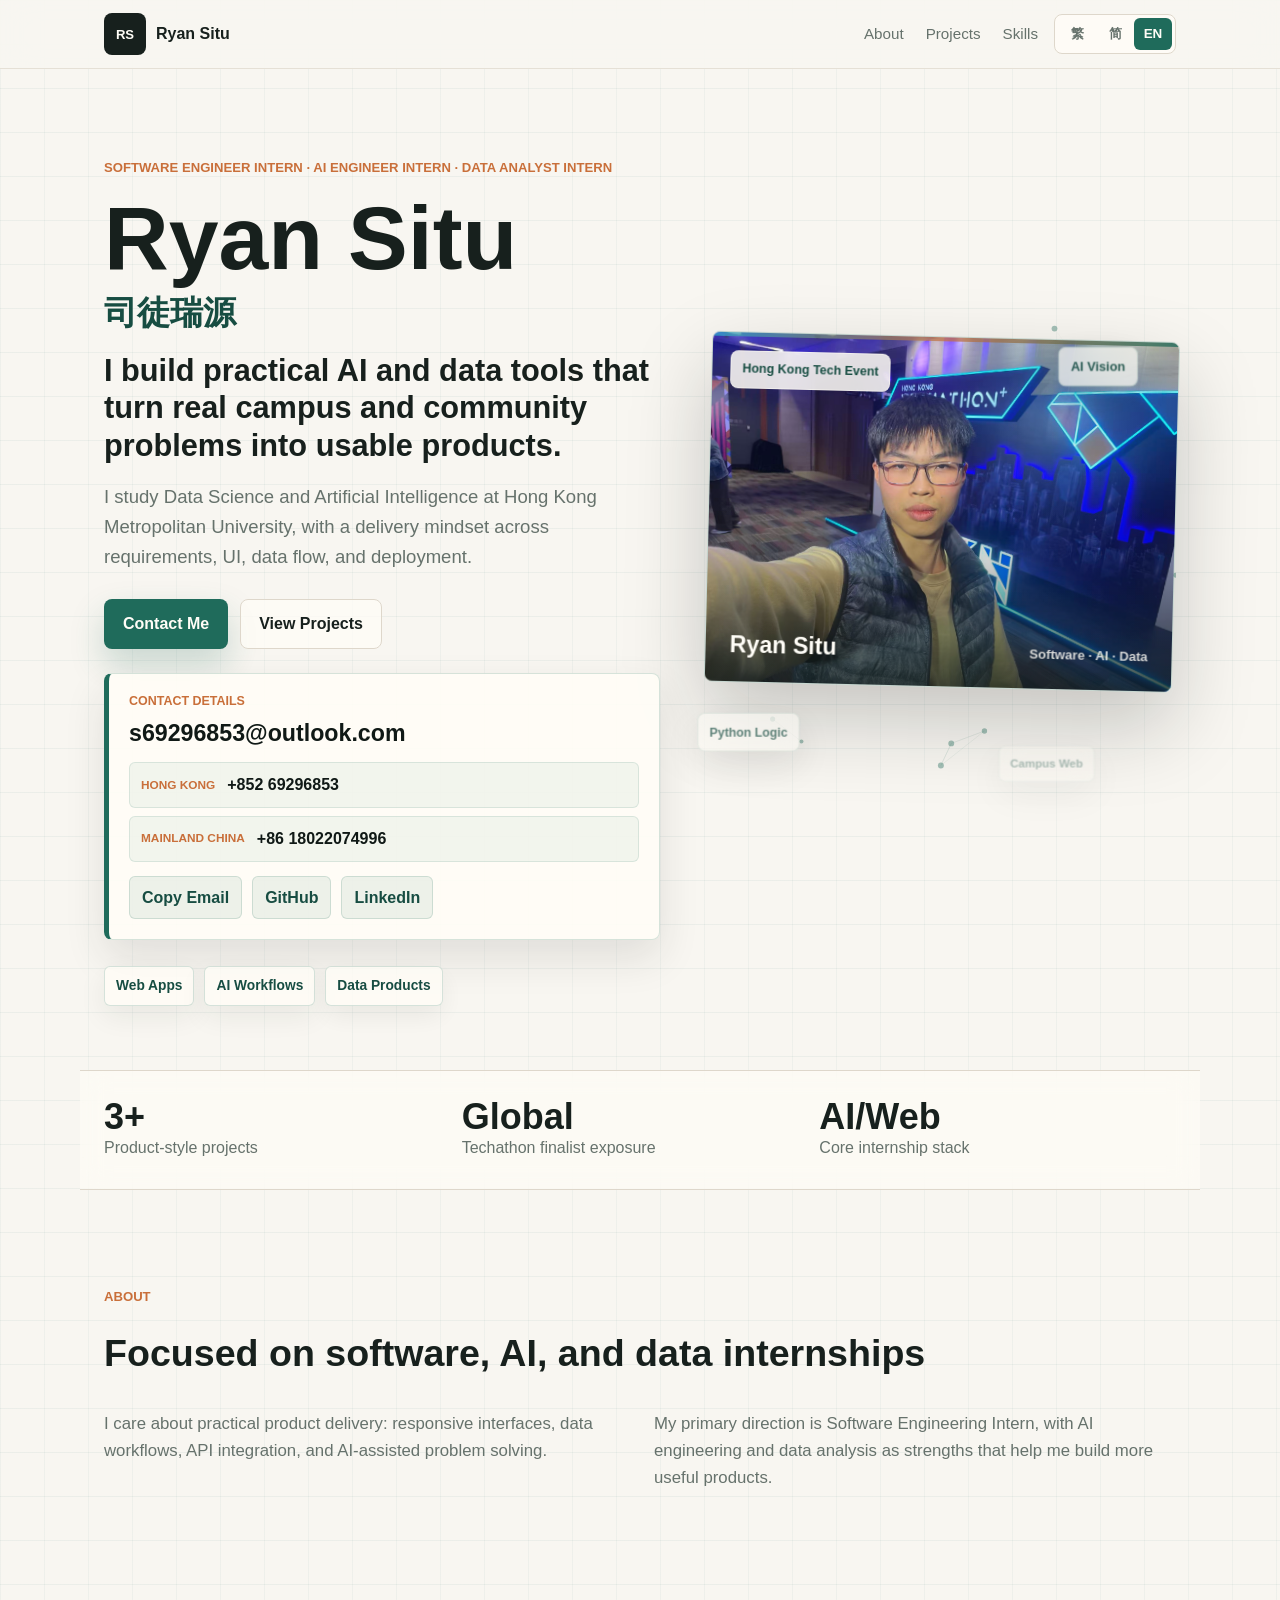
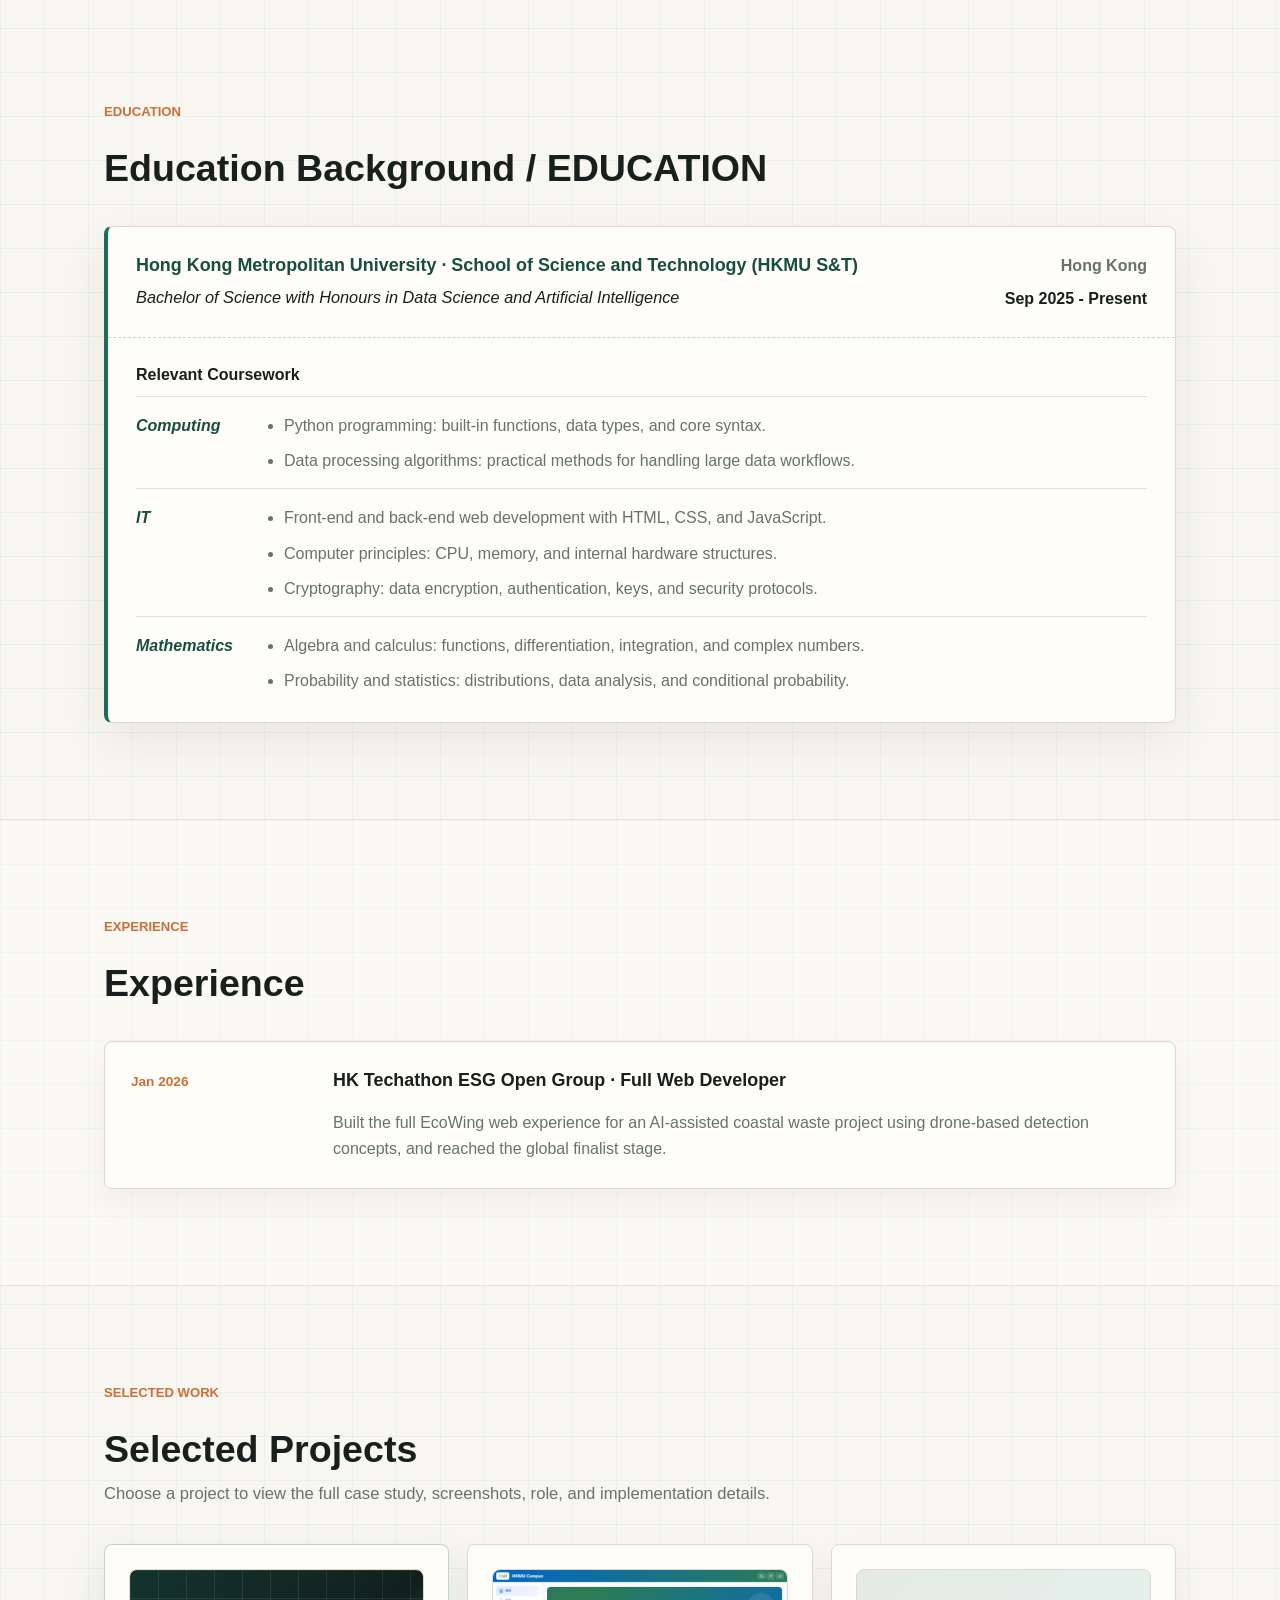
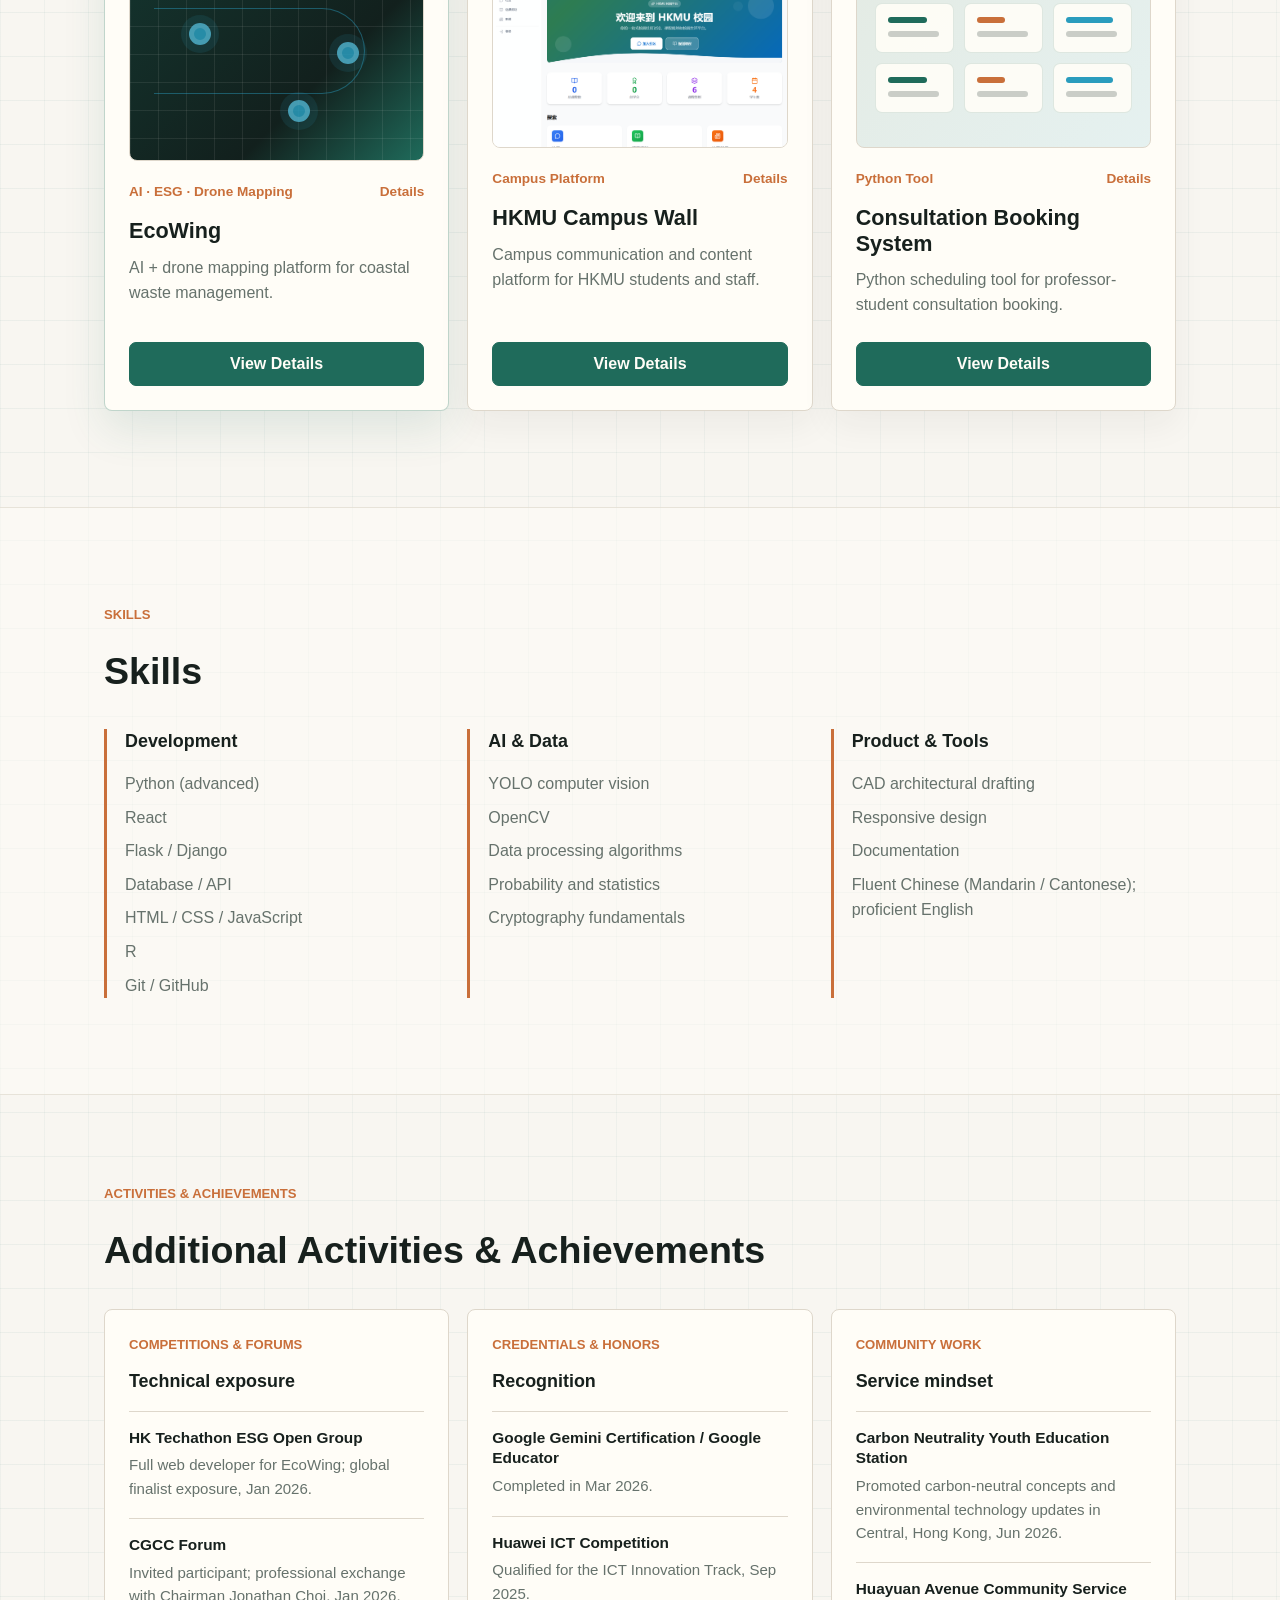
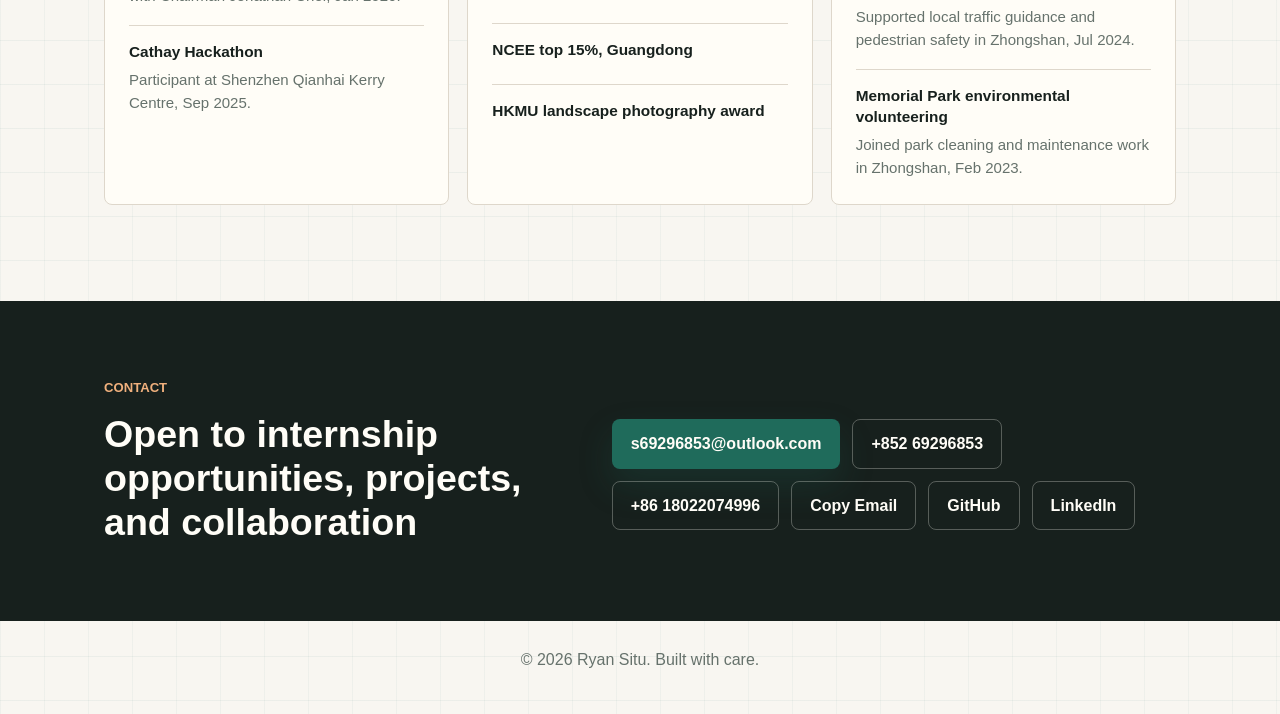
==== commit b7581c1c: "Add EcoWing case study assets and Pages deployment" ====
--- a/index.html
+++ b/index.html
@@ -243,9 +243,9 @@
       <section class="section" id="projects">
         <div class="section-heading project-heading">
           <p class="eyebrow" data-i18n="projectsEyebrow">Selected Work</p>
-          <h2 data-i18n="projectsTitle">Selected Projects Built for Real Problems</h2>
+          <h2 data-i18n="projectsTitle">Selected Projects</h2>
           <p class="section-intro" data-i18n="projectsIntro">
-            A quick view of my strongest AI, web, and Python projects, written for recruiters to scan the role, problem, solution, and proof in seconds.
+            Choose a project to view the full case study, screenshots, role, and implementation details.
           </p>
         </div>
 
@@ -260,38 +260,15 @@
             </div>
             <div class="project-topline">
               <span data-i18n="projectEcoWingType">AI · ESG · Drone Concept</span>
-              <a href="https://ecowing.hk" aria-label="Open EcoWing project" data-i18n-aria-label="projectEcoWingAria">Link</a>
+              <span class="project-status" data-i18n="projectStatusCaseStudy">Details</span>
             </div>
             <h3>EcoWing</h3>
             <p data-i18n="projectEcoWingBody">
-              EcoWing is an AI-powered coastal waste management web platform. I turned the pitch concept into an interactive interface for drone inspection, YOLO detection, data analytics, and cleanup planning.
+              AI + drone mapping platform for coastal waste management.
             </p>
-            <dl class="project-evidence">
-              <div>
-                <dt data-i18n="projectRoleLabel">Role</dt>
-                <dd data-i18n="projectEcoWingRole">Full web developer</dd>
-              </div>
-              <div>
-                <dt data-i18n="projectProblemLabel">Problem</dt>
-                <dd data-i18n="projectEcoWingProblem">Coastal waste is hard to detect, classify, and report at scale.</dd>
-              </div>
-              <div>
-                <dt data-i18n="projectHighlightLabel">Highlight</dt>
-                <dd data-i18n="projectEcoWingHighlight">Reached global finalist exposure with a product-led ESG proposal.</dd>
-              </div>
-            </dl>
             <div class="project-actions" aria-label="EcoWing project actions">
-              <a class="project-action primary" href="project.html?project=ecowing" data-i18n="viewCaseStudy">View Case Study</a>
-              <a class="project-action" href="https://ecowing.hk" data-i18n="liveDemo">Live Demo</a>
-              <a class="project-action" href="https://github.com/ryanST888/Ecowing-main" data-i18n="githubRepo">GitHub</a>
-            </div>
-            <ul class="tag-list" aria-label="EcoWing technology stack" data-i18n-aria-label="projectEcoWingStack">
-              <li>React</li>
-              <li>API</li>
-              <li>YOLO</li>
-              <li>OpenCV</li>
-              <li>ESG</li>
-            </ul>
+              <a class="project-action primary" href="project.html?project=ecowing" data-i18n="viewCaseStudy">View Details</a>
+            </div>
           </article>
 
           <article class="project-card">
@@ -306,38 +283,15 @@
             </figure>
             <div class="project-topline">
               <span data-i18n="projectCampusType">Campus Platform</span>
-              <a href="https://hkmucampusplatform-production.up.railway.app" aria-label="Open HKMU Campus Wall project" data-i18n-aria-label="projectCampusAria">Link</a>
+              <span class="project-status" data-i18n="projectStatusCaseStudy">Details</span>
             </div>
             <h3>HKMU Campus Wall</h3>
             <p data-i18n="projectCampusBody">
-              A campus blog and forum platform for HKMU students and staff, designed around posting, discovery, interaction, and responsive usage.
+              Campus communication and content platform for HKMU students and staff.
             </p>
-            <dl class="project-evidence">
-              <div>
-                <dt data-i18n="projectRoleLabel">Role</dt>
-                <dd data-i18n="projectCampusRole">Frontend and product implementation</dd>
-              </div>
-              <div>
-                <dt data-i18n="projectProblemLabel">Problem</dt>
-                <dd data-i18n="projectCampusProblem">Student information and skill sharing needs a clearer campus channel.</dd>
-              </div>
-              <div>
-                <dt data-i18n="projectHighlightLabel">Highlight</dt>
-                <dd data-i18n="projectCampusHighlight">Posts, comments, likes, categories, search, and profile skill displays.</dd>
-              </div>
-            </dl>
             <div class="project-actions" aria-label="HKMU Campus Wall project actions">
-              <a class="project-action primary" href="project.html?project=campus" data-i18n="viewCaseStudy">View Case Study</a>
-              <a class="project-action" href="https://hkmucampusplatform-production.up.railway.app" data-i18n="liveDemo">Live Demo</a>
-              <a class="project-action" href="https://github.com/3031445204zelsy17-lang/hkmu_campus_platform" data-i18n="githubRepo">GitHub</a>
-            </div>
-            <ul class="tag-list" aria-label="HKMU Campus Wall technology stack" data-i18n-aria-label="projectCampusStack">
-              <li>React</li>
-              <li>Flask</li>
-              <li>Django</li>
-              <li>Database</li>
-              <li>API</li>
-            </ul>
+              <a class="project-action primary" href="project.html?project=campus" data-i18n="viewCaseStudy">View Details</a>
+            </div>
           </article>
 
           <article class="project-card">
@@ -351,37 +305,15 @@
             </div>
             <div class="project-topline">
               <span data-i18n="projectBookingType">Python Tool</span>
-              <span class="project-status" data-i18n="projectStatusCaseStudy">Case Study</span>
+              <span class="project-status" data-i18n="projectStatusCaseStudy">Details</span>
             </div>
             <h3>Consultation Booking System</h3>
             <p data-i18n="projectBookingBody">
-              A Python-based appointment workflow for professor consultation slots, focused on fair scheduling and lower manual coordination.
+              Python scheduling tool for professor-student consultation booking.
             </p>
-            <dl class="project-evidence">
-              <div>
-                <dt data-i18n="projectRoleLabel">Role</dt>
-                <dd data-i18n="projectBookingRole">Python logic and scheduling flow</dd>
-              </div>
-              <div>
-                <dt data-i18n="projectProblemLabel">Problem</dt>
-                <dd data-i18n="projectBookingProblem">Manual consultation booking creates conflicts and unclear queue order.</dd>
-              </div>
-              <div>
-                <dt data-i18n="projectHighlightLabel">Highlight</dt>
-                <dd data-i18n="projectBookingHighlight">First-come, first-served reservation logic with time-slot availability.</dd>
-              </div>
-            </dl>
             <div class="project-actions" aria-label="Consultation Booking System project actions">
-              <a class="project-action primary" href="project.html?project=booking" data-i18n="viewCaseStudy">View Case Study</a>
-              <a class="project-action" href="https://github.com/ryanST888/-Professor-Student-Consultation-Booking-System" data-i18n="githubRepo">GitHub</a>
-            </div>
-            <ul class="tag-list" aria-label="Consultation Booking System technology stack" data-i18n-aria-label="projectBookingStack">
-              <li>Python</li>
-              <li>Flask</li>
-              <li>Django</li>
-              <li>Database</li>
-              <li>API</li>
-            </ul>
+              <a class="project-action primary" href="project.html?project=booking" data-i18n="viewCaseStudy">View Details</a>
+            </div>
           </article>
         </div>
       </section>
--- a/styles.css
+++ b/styles.css
@@ -970,7 +970,7 @@
 .project-card {
   display: flex;
   flex-direction: column;
-  min-height: 310px;
+  min-height: 0;
   overflow: hidden;
   padding: 24px;
   position: relative;
@@ -1154,7 +1154,7 @@
   display: flex;
   gap: 14px;
   justify-content: space-between;
-  margin-bottom: 22px;
+  margin-bottom: 16px;
 }
 
 .project-topline a {
@@ -1164,9 +1164,19 @@
 }
 
 .project-status {
-  color: var(--muted);
+  color: var(--accent-strong);
   font-size: 0.85rem;
-  font-weight: 700;
+  font-weight: 850;
+}
+
+.project-card h3 {
+  font-size: 1.35rem;
+  line-height: 1.18;
+  margin-bottom: 12px;
+}
+
+.project-card p {
+  line-height: 1.55;
 }
 
 .project-evidence {
@@ -1199,7 +1209,8 @@
   display: flex;
   flex-wrap: wrap;
   gap: 10px;
-  margin-top: 22px;
+  margin-top: auto;
+  padding-top: 24px;
 }
 
 .project-action {
@@ -1222,6 +1233,10 @@
   color: #fffdf7;
 }
 
+.project-card .project-action.primary {
+  width: 100%;
+}
+
 .project-action:hover,
 .project-action:focus-visible {
   background: var(--accent-strong);
@@ -1252,6 +1267,71 @@
   margin: 0 auto;
   max-width: var(--max-width);
   padding: 88px 24px 0;
+}
+
+.pdf-viewer-main {
+  margin: 0 auto;
+  max-width: min(1280px, calc(100vw - 48px));
+  padding: 104px 0 0;
+}
+
+.pdf-viewer-hero {
+  display: grid;
+  gap: 14px;
+  padding: 34px 0 28px;
+}
+
+.pdf-viewer-hero .back-link {
+  margin-bottom: 10px;
+}
+
+.pdf-viewer-hero .eyebrow,
+.pdf-viewer-hero h1,
+.pdf-viewer-hero p {
+  margin: 0;
+}
+
+.pdf-viewer-hero h1 {
+  font-size: clamp(2.3rem, 5vw, 4.8rem);
+  line-height: 0.98;
+}
+
+.pdf-viewer-hero p:not(.eyebrow) {
+  color: var(--muted);
+  font-size: 1.05rem;
+  line-height: 1.6;
+  max-width: 760px;
+}
+
+.pdf-viewer-hero .button {
+  justify-self: start;
+  margin-top: 8px;
+}
+
+.pdf-frame-section {
+  background: var(--surface);
+  border: 1px solid var(--line);
+  border-radius: 8px;
+  box-shadow: 0 18px 42px rgba(32, 39, 35, 0.08);
+  min-height: min(82vh, 980px);
+  overflow: hidden;
+}
+
+.pdf-frame {
+  border: 0;
+  display: block;
+  height: min(82vh, 980px);
+  width: 100%;
+}
+
+.pdf-fallback {
+  color: var(--muted);
+  padding: 24px;
+}
+
+.pdf-fallback a {
+  color: var(--accent-strong);
+  font-weight: 850;
 }
 
 .case-hero {
@@ -1418,6 +1498,35 @@
   overflow: hidden;
 }
 
+.case-story-media {
+  background: var(--text);
+  border: 1px solid var(--line);
+  border-radius: 8px;
+  box-shadow: 0 14px 34px rgba(32, 39, 35, 0.055);
+  grid-column: span 2;
+  margin: 0;
+  overflow: hidden;
+}
+
+.case-story-media img {
+  aspect-ratio: 16 / 9;
+  display: block;
+  height: auto;
+  object-fit: contain;
+  width: 100%;
+}
+
+.case-story-media-row {
+  display: grid;
+  gap: 16px;
+  grid-column: 1 / -1;
+  grid-template-columns: repeat(2, minmax(0, 1fr));
+}
+
+.case-story-media-row .case-story-media {
+  grid-column: auto;
+}
+
 .case-gallery img {
   aspect-ratio: 16 / 10;
   background: var(--surface-strong);
@@ -1441,6 +1550,84 @@
   grid-template-columns: repeat(2, minmax(0, 1fr));
 }
 
+.case-story.is-grouped {
+  gap: 32px;
+  grid-template-columns: 1fr;
+}
+
+.case-story-group {
+  display: grid;
+  gap: 14px;
+}
+
+.case-story-group > h3 {
+  font-size: clamp(1.55rem, 2.2vw, 2.25rem);
+  line-height: 1.15;
+  margin: 0;
+}
+
+.case-story-group-grid {
+  display: grid;
+  gap: 16px;
+  grid-template-columns: repeat(3, minmax(0, 1fr));
+}
+
+.case-resource-section {
+  padding-bottom: 0;
+  padding-top: 54px;
+}
+
+.case-resource-link {
+  align-items: center;
+  background: rgba(255, 253, 247, 0.78);
+  border: 1px solid var(--line);
+  border-radius: 8px;
+  box-shadow: 0 12px 28px rgba(32, 39, 35, 0.045);
+  color: var(--text);
+  display: grid;
+  gap: 4px 18px;
+  grid-template-columns: minmax(0, 1fr) auto;
+  padding: 18px 20px;
+  transition: border-color 180ms ease, box-shadow 180ms ease, transform 180ms ease;
+}
+
+.case-resource-link::after {
+  color: var(--accent-strong);
+  content: "PDF";
+  font-size: 0.8rem;
+  font-weight: 900;
+  grid-row: 1 / span 3;
+  letter-spacing: 0;
+}
+
+.case-resource-link:hover,
+.case-resource-link:focus-visible {
+  border-color: rgba(31, 107, 91, 0.32);
+  box-shadow: 0 16px 34px rgba(32, 39, 35, 0.08);
+  transform: translateY(-2px);
+}
+
+.case-resource-link .eyebrow,
+.case-resource-link strong,
+.case-resource-link span {
+  min-width: 0;
+}
+
+.case-resource-link .eyebrow {
+  margin: 0;
+}
+
+.case-resource-link strong {
+  font-size: 1.05rem;
+  line-height: 1.3;
+}
+
+.case-resource-link span:last-child {
+  color: var(--muted);
+  font-size: 0.94rem;
+  line-height: 1.45;
+}
+
 .case-next {
   align-items: center;
   background: var(--text);
@@ -1675,7 +1862,16 @@
   .case-proof-grid,
   .case-gallery,
   .case-story,
+  .case-story-group-grid,
   .case-next {
+    grid-template-columns: 1fr;
+  }
+
+  .case-story-media {
+    grid-column: auto;
+  }
+
+  .case-story-media-row {
     grid-template-columns: 1fr;
   }
 
@@ -1821,6 +2017,19 @@
     padding-top: 64px;
   }
 
+  .pdf-viewer-main {
+    max-width: calc(100vw - 32px);
+    padding-top: 74px;
+  }
+
+  .pdf-frame-section {
+    min-height: 72vh;
+  }
+
+  .pdf-frame {
+    height: 72vh;
+  }
+
   .case-hero,
   .case-section {
     padding: 54px 0;
@@ -1832,6 +2041,15 @@
 
   .case-next {
     padding: 24px;
+  }
+
+  .case-resource-link {
+    grid-template-columns: 1fr;
+  }
+
+  .case-resource-link::after {
+    grid-row: auto;
+    justify-self: start;
   }
 
   .timeline-item {
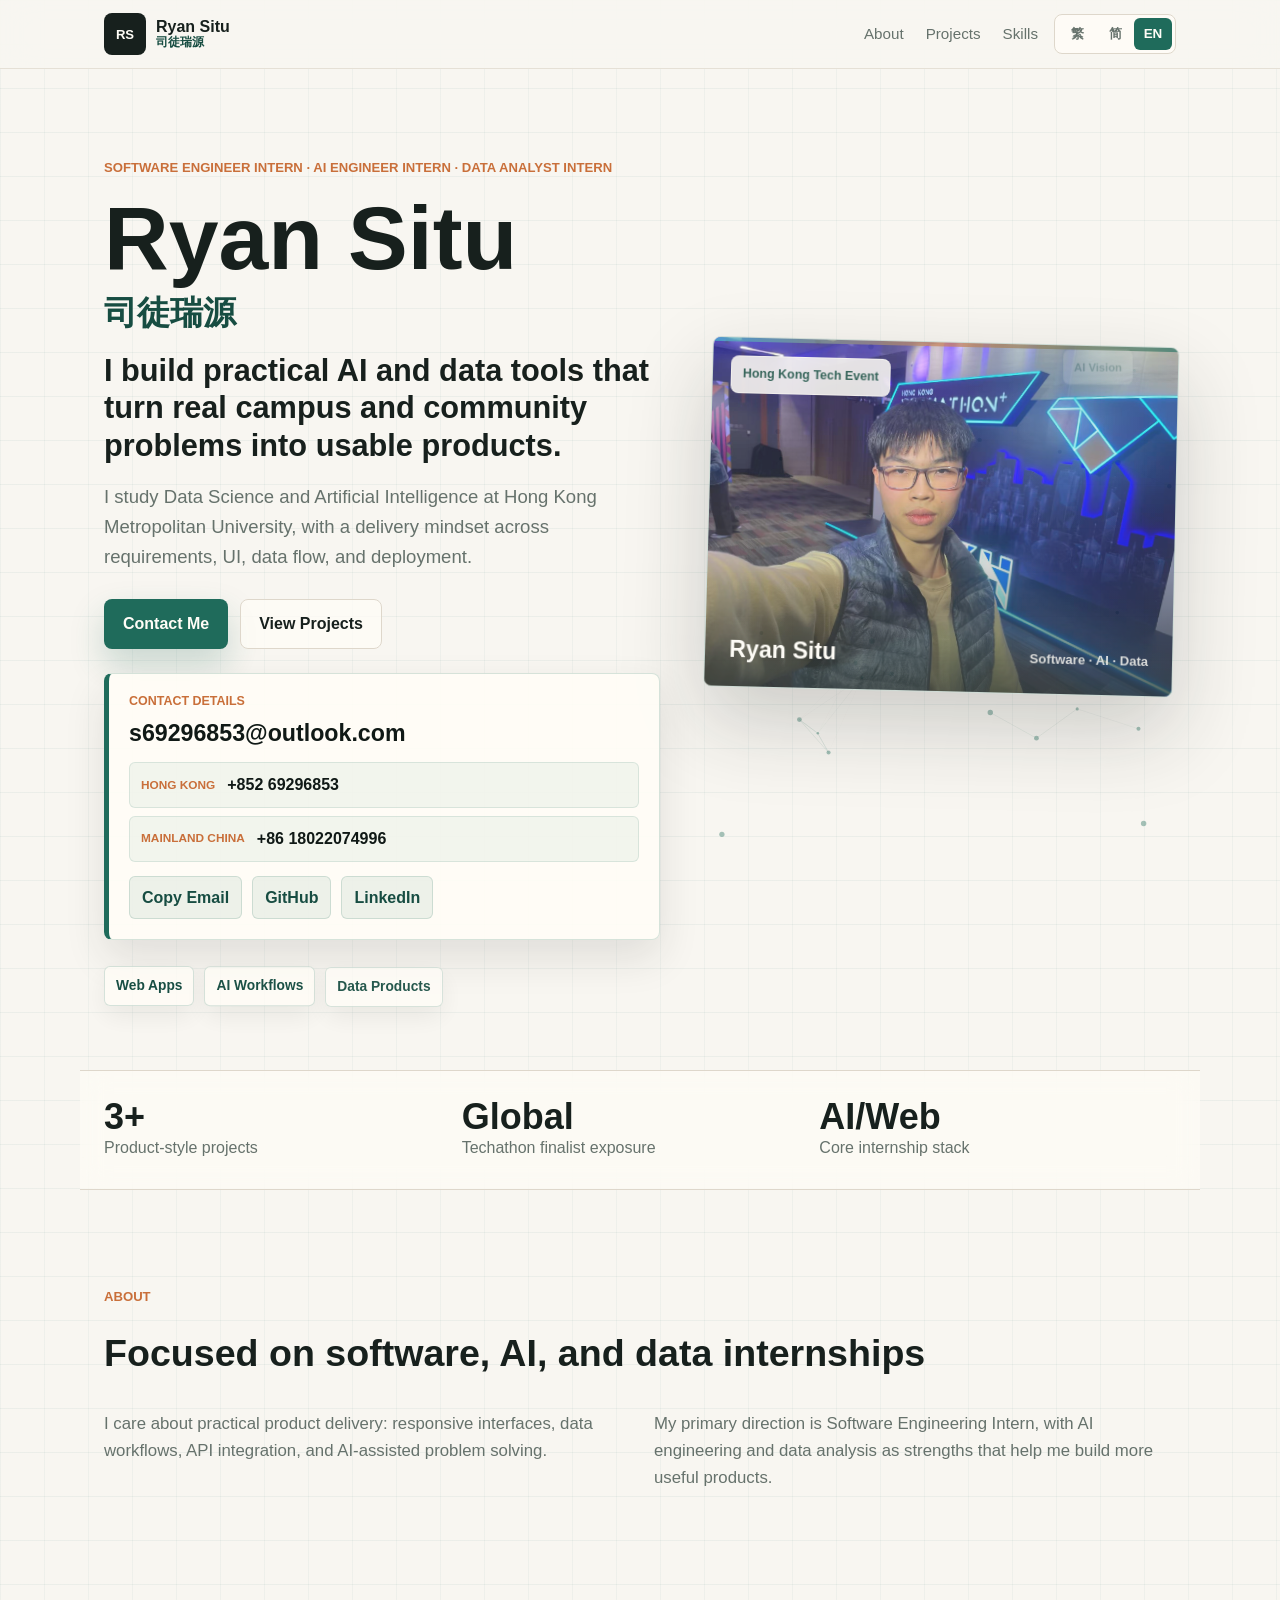
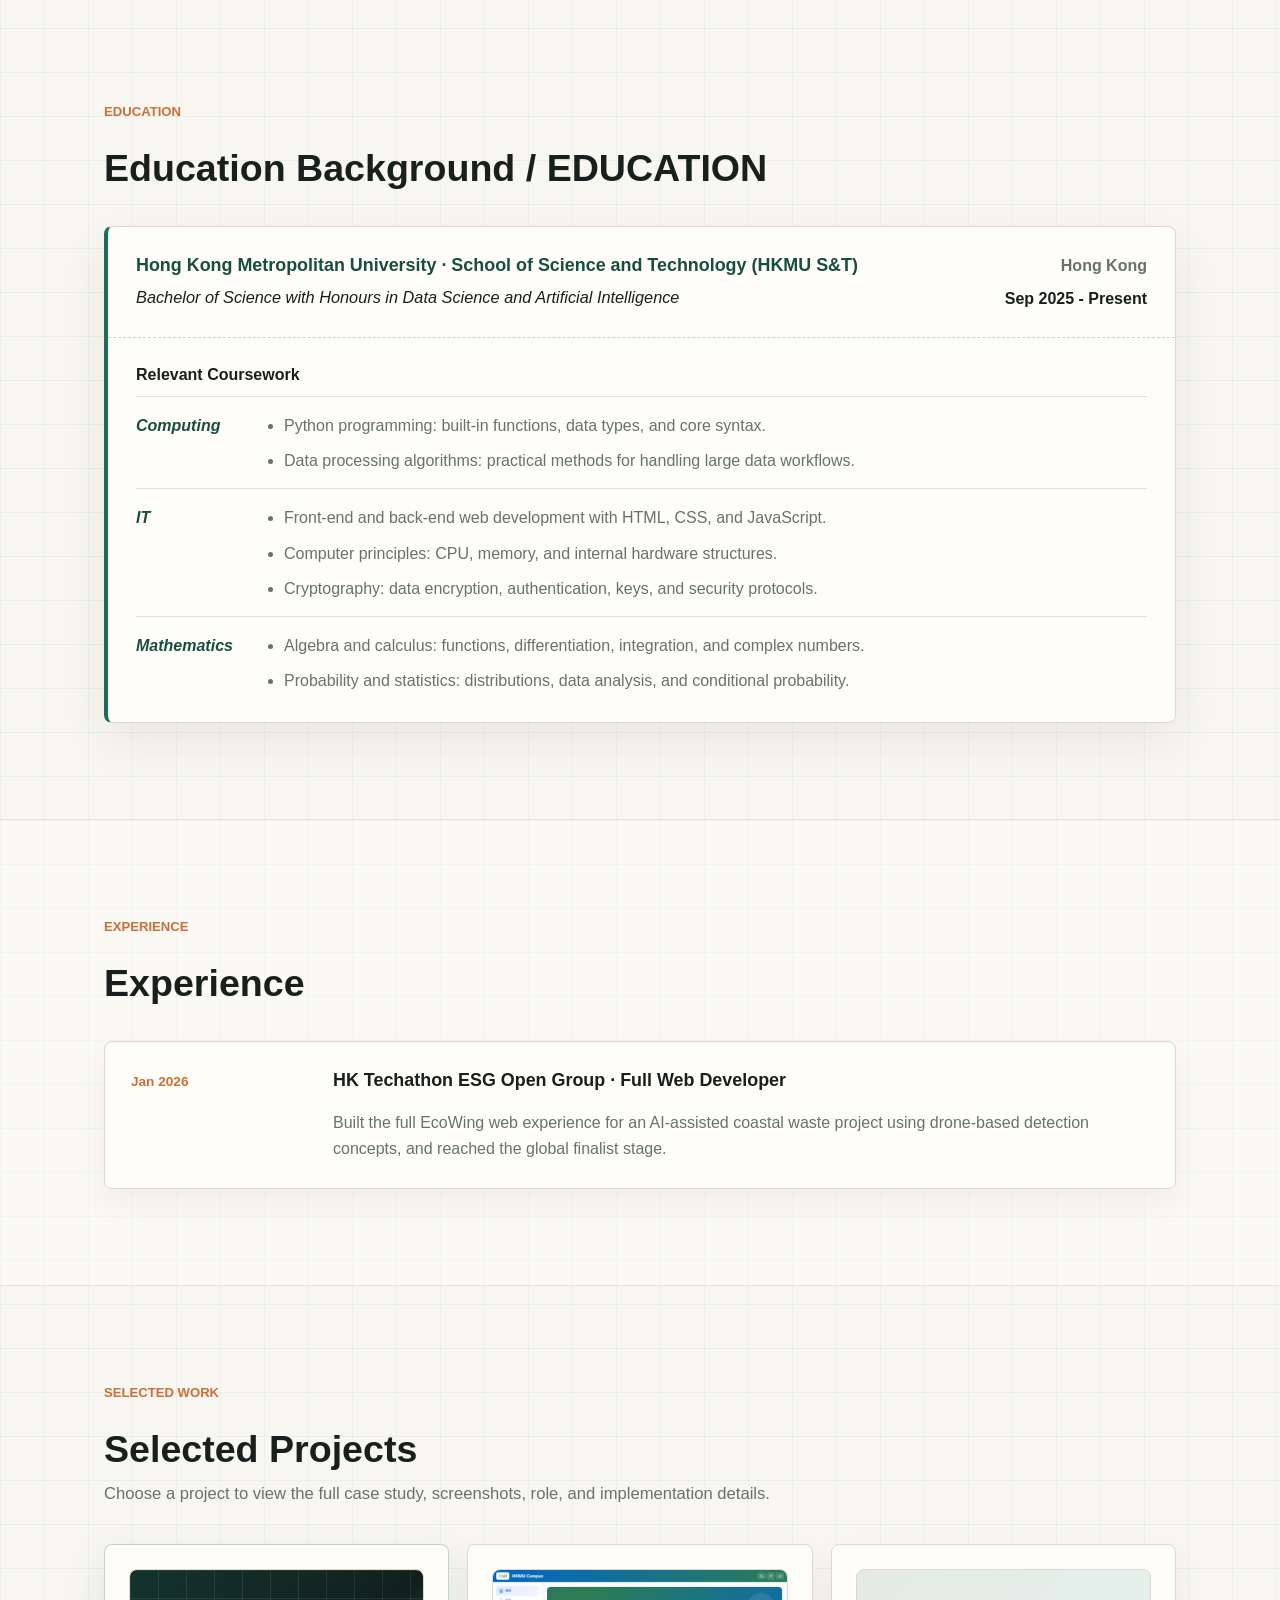
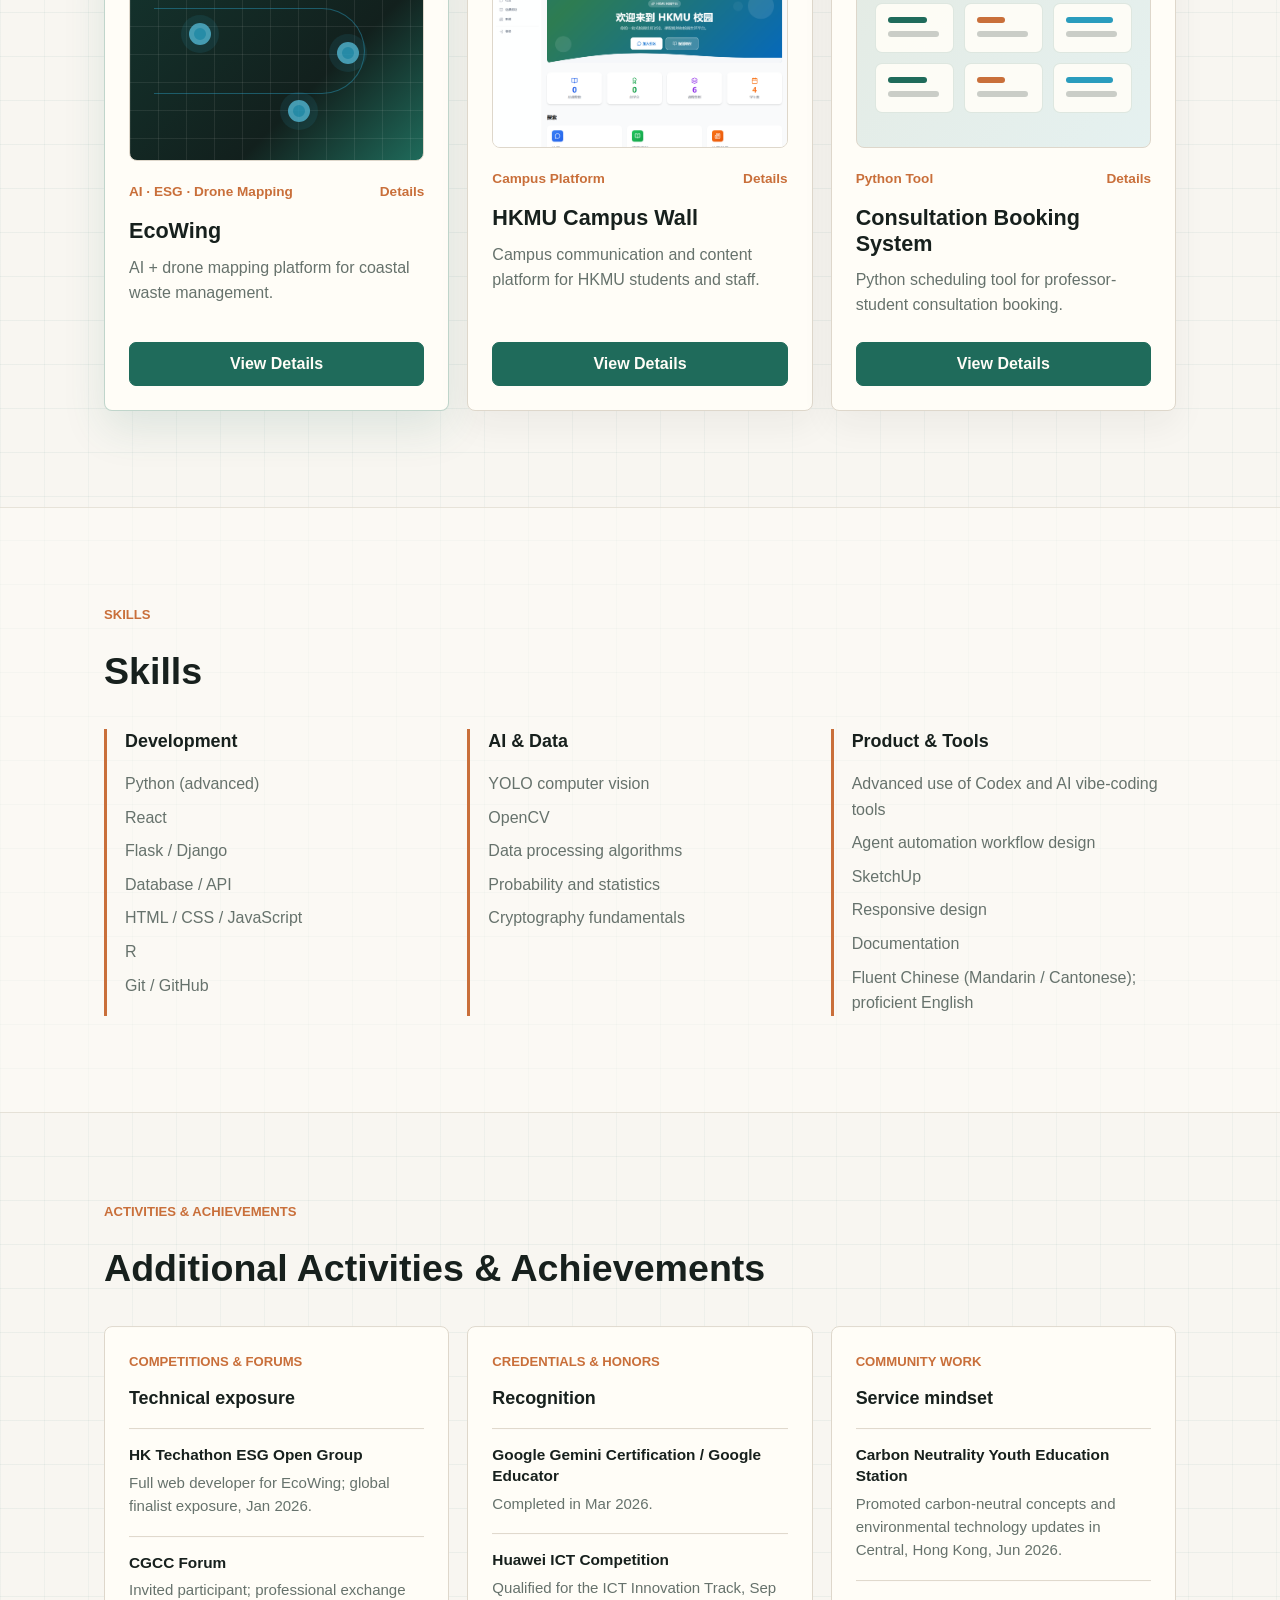
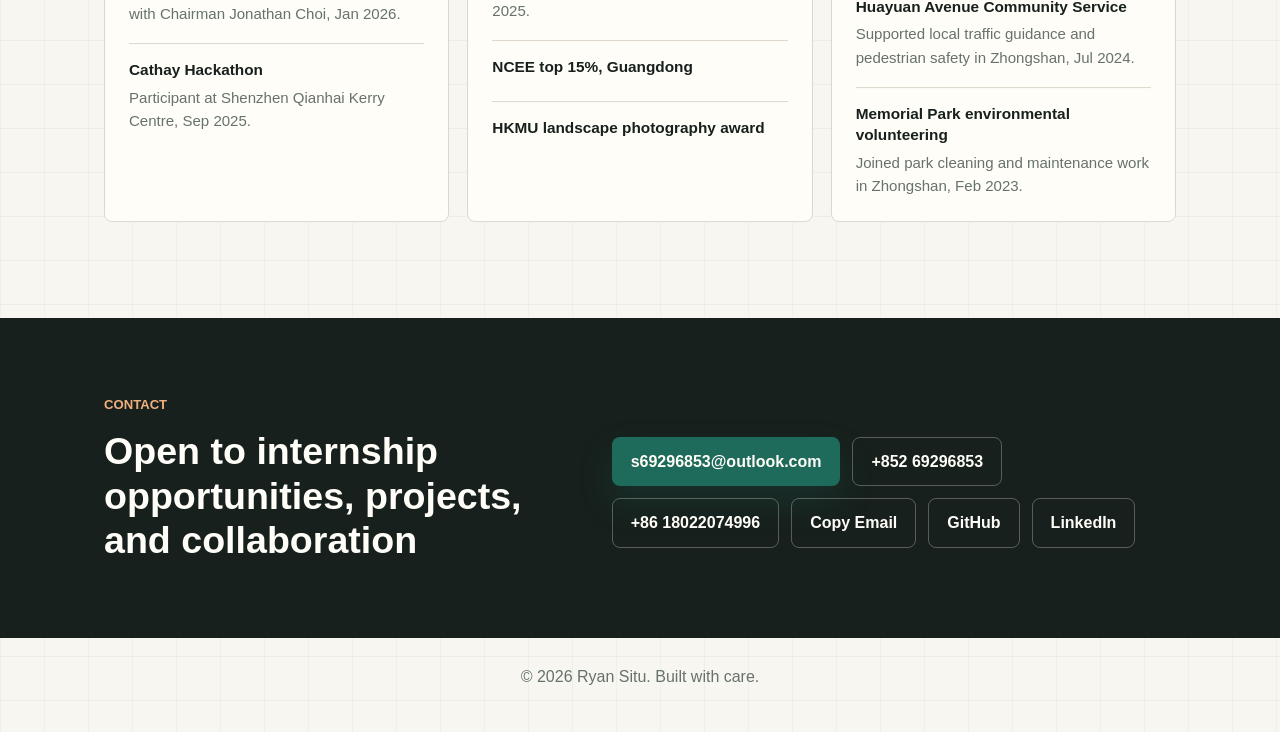
==== commit 360c062b: "Update brand name and skills" ====
--- a/index.html
+++ b/index.html
@@ -18,7 +18,10 @@
       <nav class="nav" aria-label="Main navigation" data-i18n-aria-label="navLabel">
         <a class="brand" href="#top" aria-label="Back to home" data-i18n-aria-label="brandAria">
           <span class="brand-mark" aria-hidden="true">RS</span>
-          <span>Ryan Situ</span>
+          <span class="brand-name">
+            <span>Ryan Situ</span>
+            <span class="brand-local">司徒瑞源</span>
+          </span>
         </a>
 
         <div class="nav-actions">
@@ -350,7 +353,9 @@
           <div>
             <h3 data-i18n="skillsProductTitle">Product & Tools</h3>
             <ul class="skill-list">
-              <li data-i18n="skillCadArchitecture">CAD architectural drafting</li>
+              <li data-i18n="skillVibeCoding">Advanced use of Codex and AI vibe-coding tools</li>
+              <li data-i18n="skillAgentWorkflow">Agent automation workflow design</li>
+              <li data-i18n="skillSketchUp">SketchUp</li>
               <li data-i18n="skillResponsive">Responsive design</li>
               <li data-i18n="skillDocs">Documentation</li>
               <li data-i18n="skillLanguages">Mandarin, Cantonese, English</li>
--- a/styles.css
+++ b/styles.css
@@ -94,6 +94,18 @@
   display: inline-flex;
   gap: 10px;
   font-weight: 800;
+}
+
+.brand-name {
+  display: grid;
+  gap: 1px;
+  line-height: 1.08;
+}
+
+.brand-local {
+  color: var(--accent-strong);
+  font-size: 0.78rem;
+  font-weight: 900;
 }
 
 .brand-mark {
@@ -2082,8 +2094,12 @@
     font-size: 2.35rem;
   }
 
-  .brand span:last-child {
-    max-width: 120px;
+  .brand-name {
+    max-width: 126px;
+    overflow: hidden;
+  }
+
+  .brand-name span {
     overflow: hidden;
     text-overflow: ellipsis;
     white-space: nowrap;
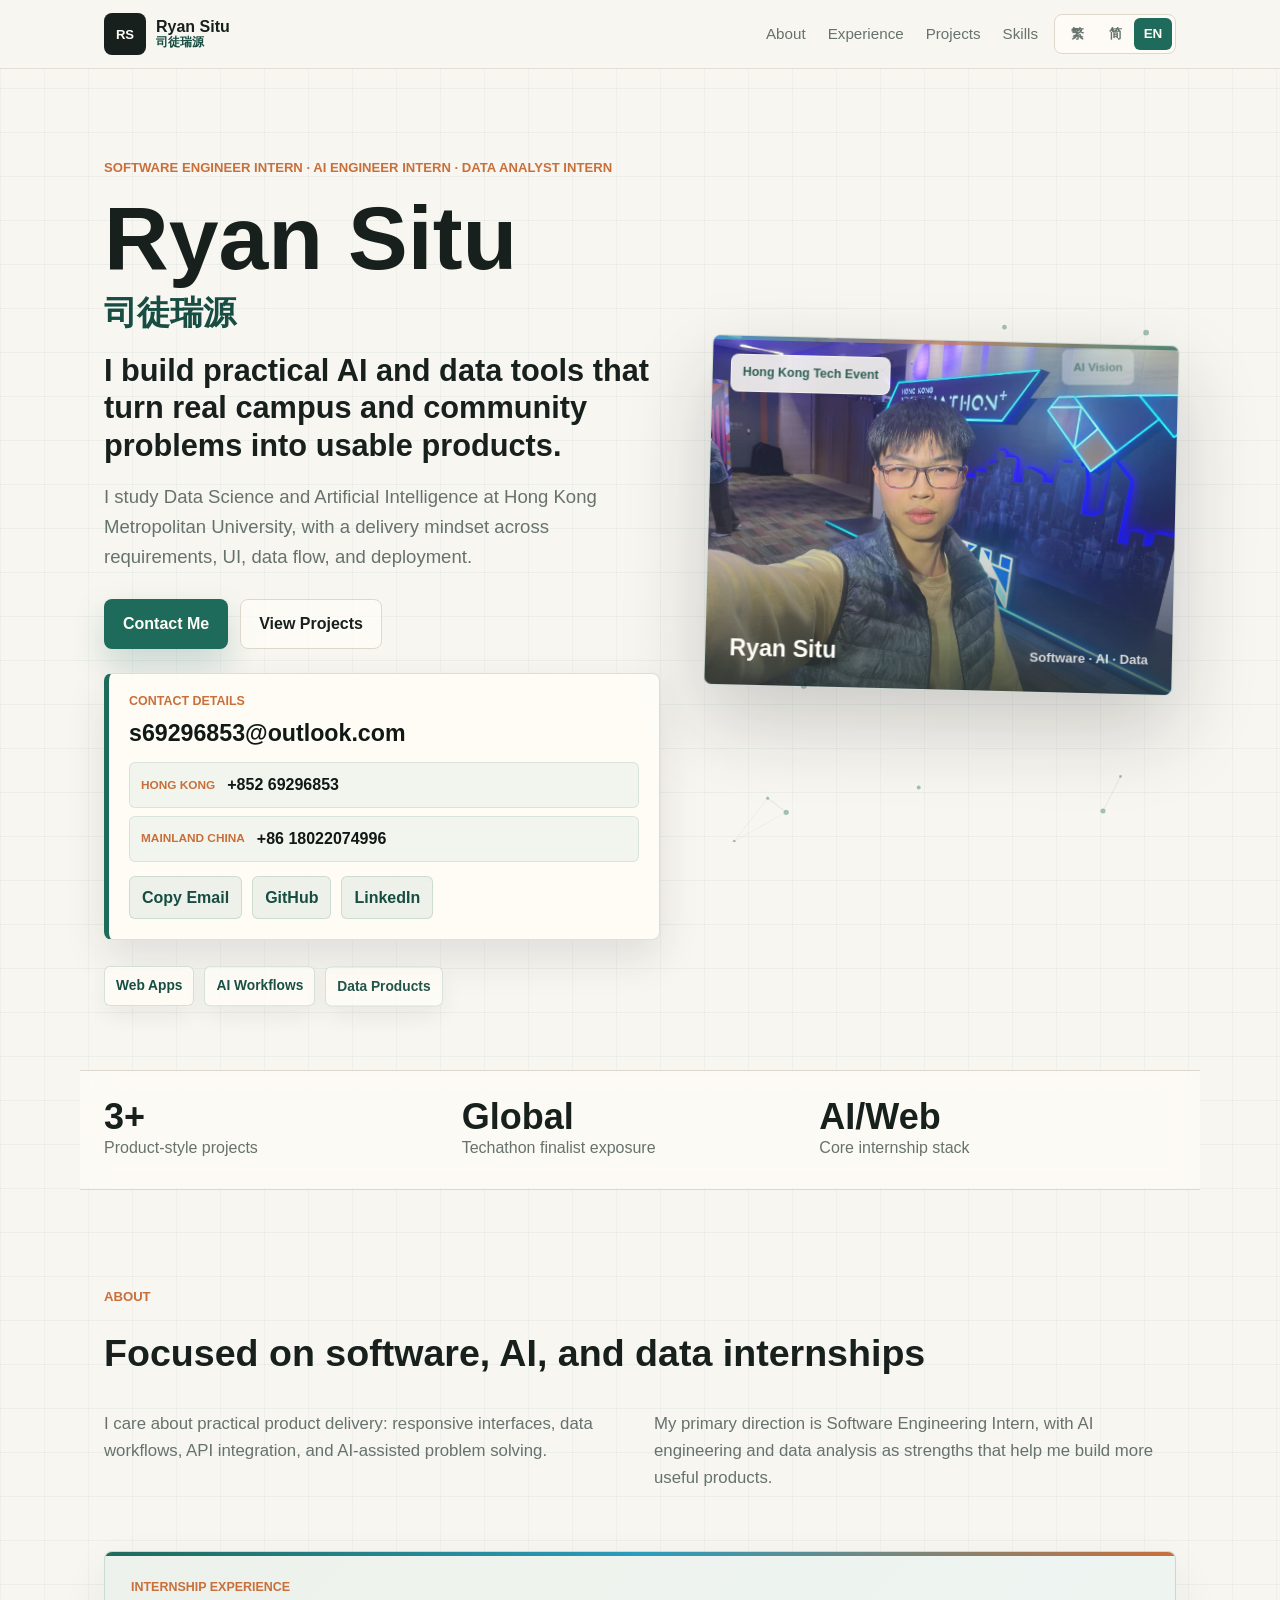
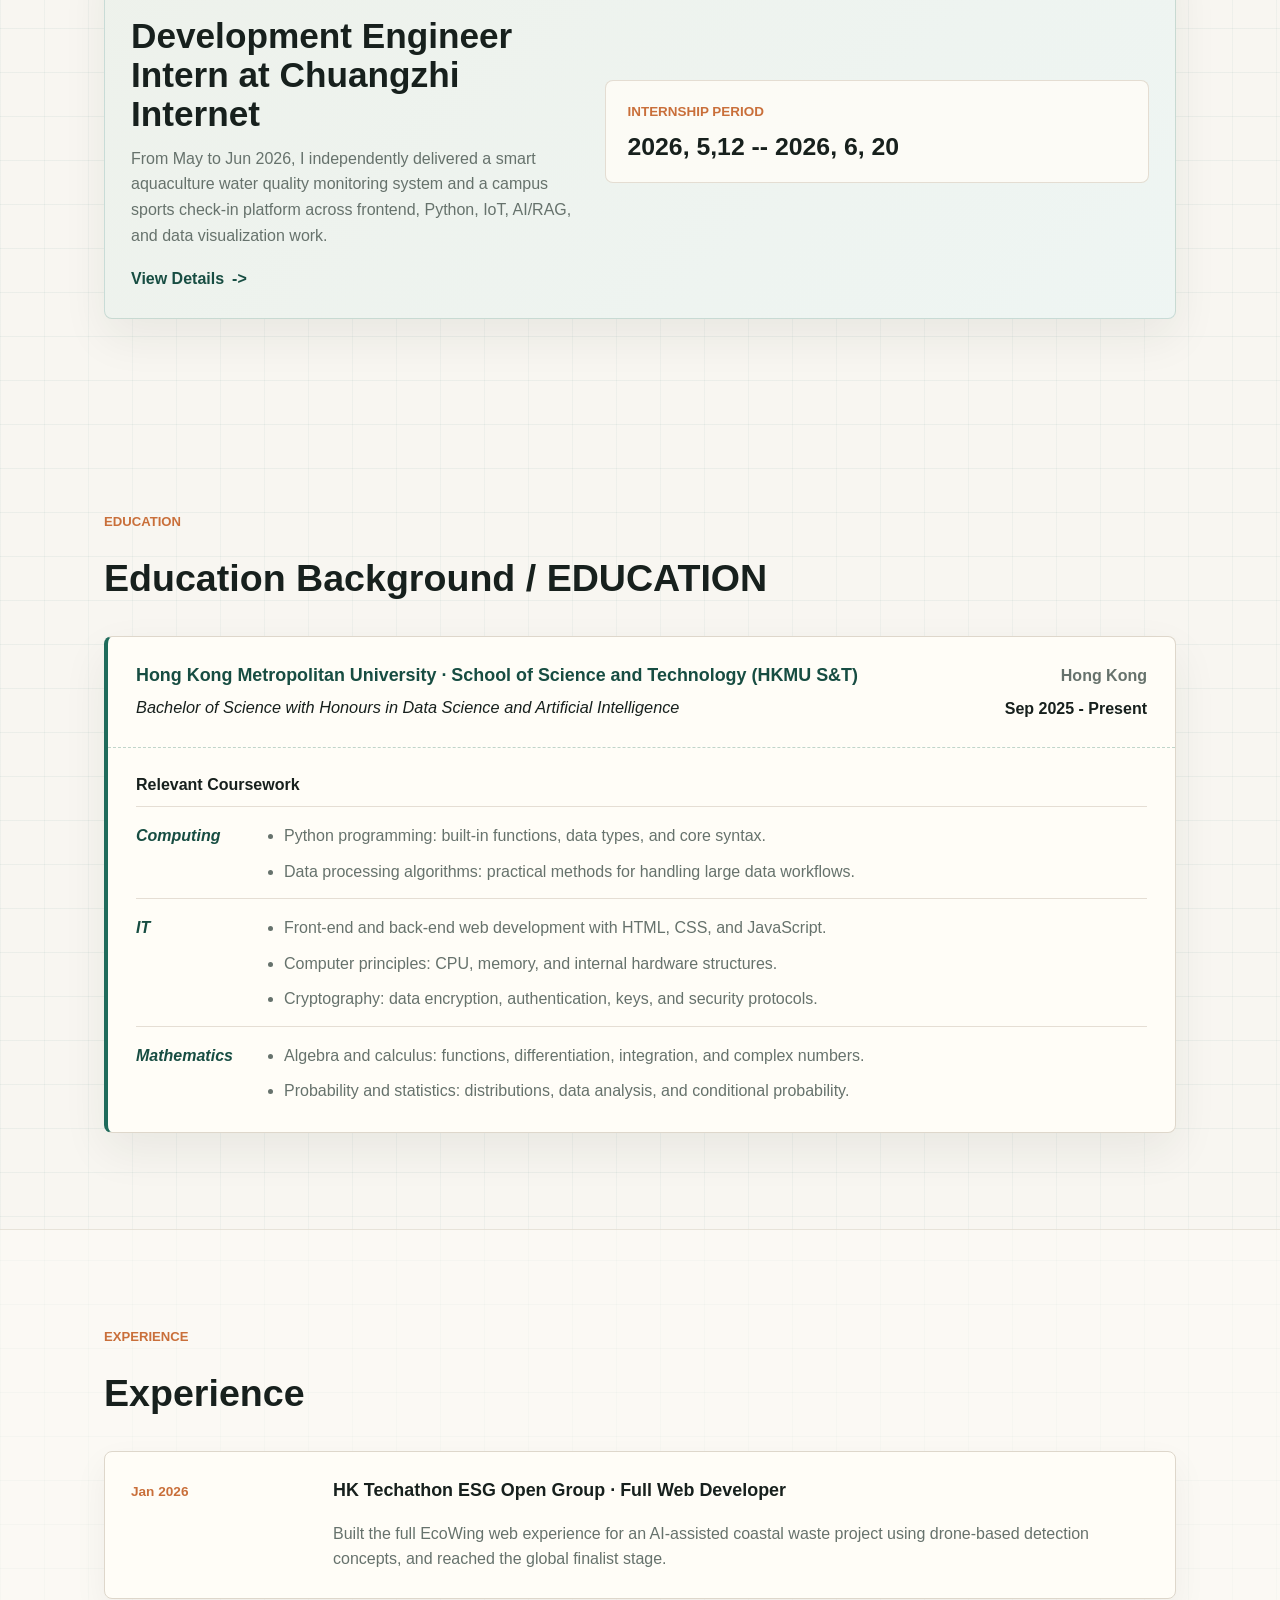
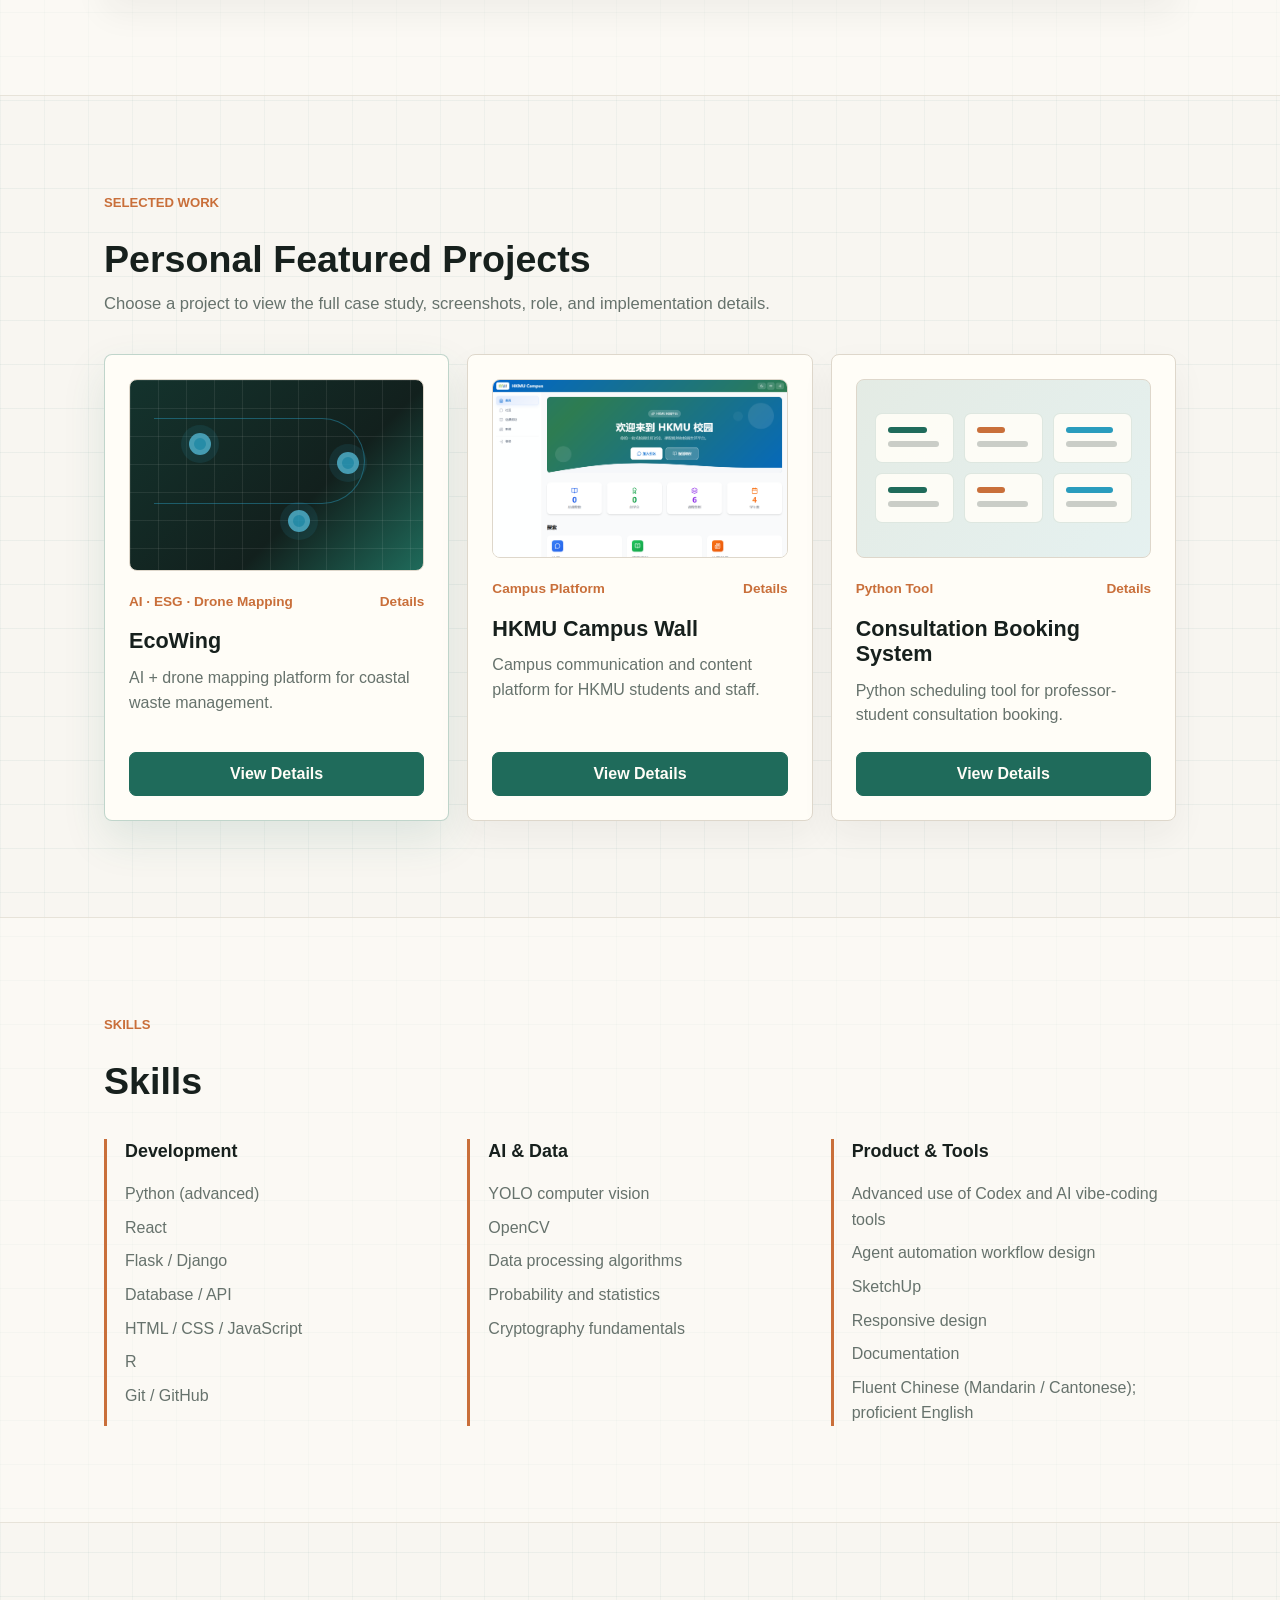
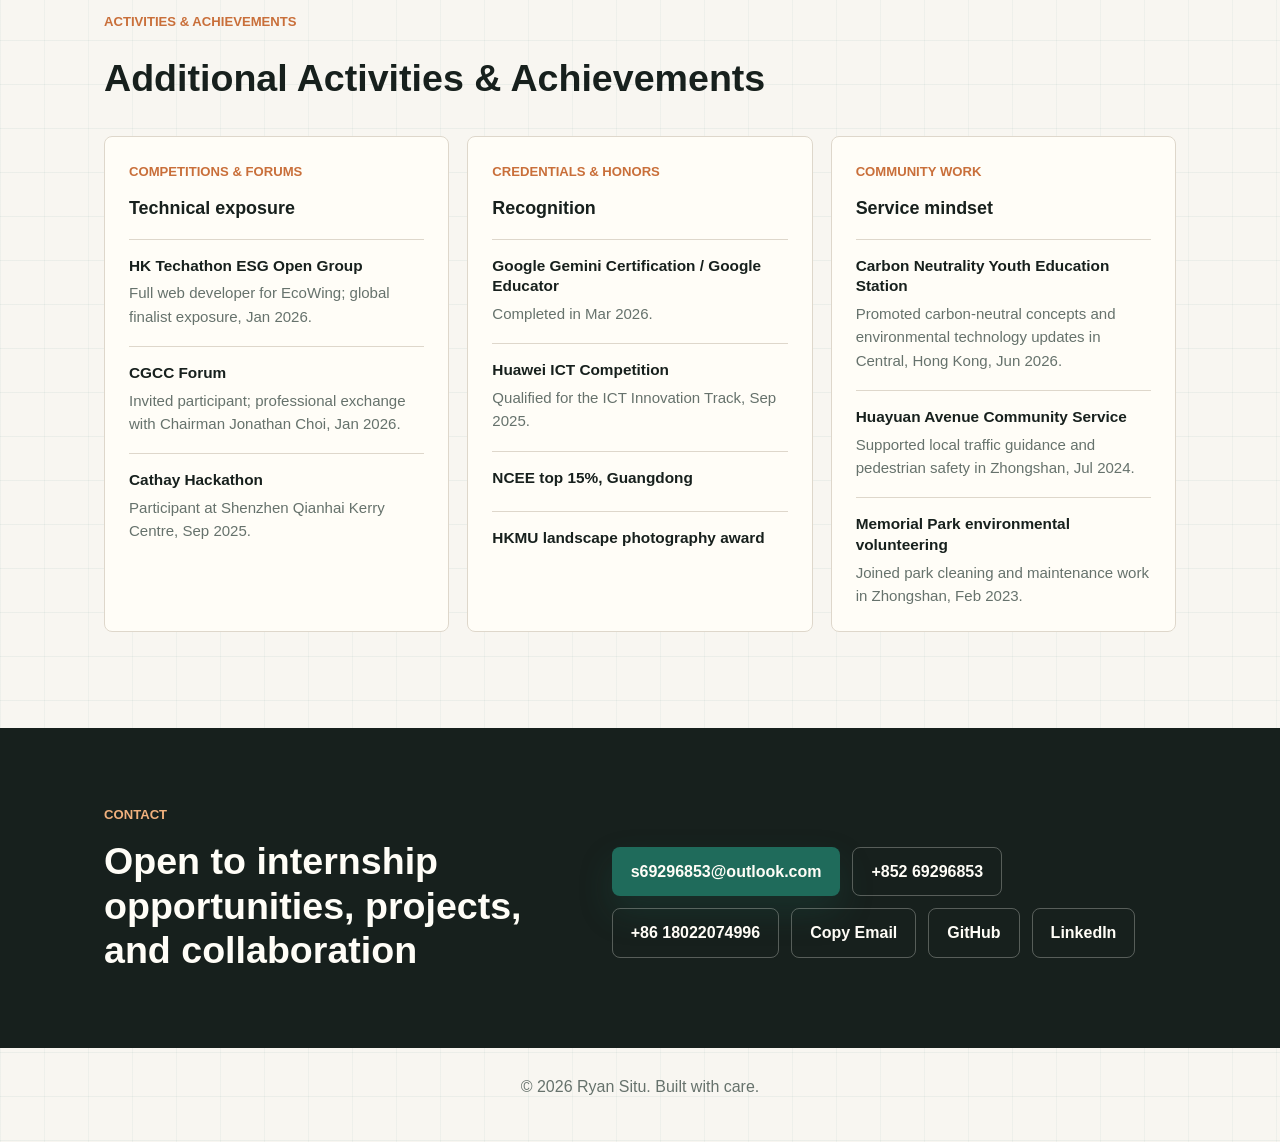
==== commit 542462b2: "Add internship experience page" ====
--- a/index.html
+++ b/index.html
@@ -27,6 +27,7 @@
         <div class="nav-actions">
           <div class="nav-links" id="nav-links">
             <a href="#about" data-i18n="navAbout">About</a>
+            <a href="#internship" data-i18n="navExperience">Experience</a>
             <a href="#projects" data-i18n="navProjects">Projects</a>
             <a href="#skills" data-i18n="navSkills">Skills</a>
           </div>
@@ -166,6 +167,31 @@
             My primary direction is Software Engineering Intern, with AI engineering and data analysis as strengths that help me build more useful products.
           </p>
         </div>
+
+        <a
+          class="internship-preview-card"
+          id="internship"
+          href="internship.html"
+          aria-label="View past internship experience details"
+          data-i18n-aria-label="internshipPreviewAria"
+        >
+          <span class="internship-preview-kicker" data-i18n="internshipPreviewEyebrow">Internship Experience</span>
+          <div class="internship-preview-content">
+            <div>
+              <h3 data-i18n="internshipPreviewTitle">Development Engineer Intern at Chuangzhi Internet</h3>
+              <p data-i18n="internshipPreviewBody">
+                From May to Jun 2026, I independently delivered a smart aquaculture water quality monitoring system and a campus sports check-in platform across frontend, Python, IoT, AI/RAG, and data visualization work.
+              </p>
+            </div>
+
+            <div class="internship-preview-period">
+              <span data-i18n="internshipPreviewPeriodLabel">Internship Period</span>
+              <strong data-i18n="internshipPreviewPeriodValue">2026, 5,12 -- 2026, 6, 20</strong>
+            </div>
+          </div>
+
+          <span class="internship-preview-action" data-i18n="internshipPreviewAction">View Details</span>
+        </a>
       </section>
 
       <section class="section education-section" id="education">
@@ -246,7 +272,7 @@
       <section class="section" id="projects">
         <div class="section-heading project-heading">
           <p class="eyebrow" data-i18n="projectsEyebrow">Selected Work</p>
-          <h2 data-i18n="projectsTitle">Selected Projects</h2>
+          <h2 data-i18n="projectsTitle">Personal Featured Projects</h2>
           <p class="section-intro" data-i18n="projectsIntro">
             Choose a project to view the full case study, screenshots, role, and implementation details.
           </p>
--- a/styles.css
+++ b/styles.css
@@ -855,6 +855,104 @@
   font-size: 1.05rem;
 }
 
+.internship-preview-card {
+  background:
+    linear-gradient(135deg, rgba(31, 107, 91, 0.08), rgba(42, 156, 189, 0.08)),
+    var(--surface);
+  border: 1px solid rgba(31, 107, 91, 0.18);
+  border-radius: 8px;
+  box-shadow: 0 18px 46px rgba(32, 39, 35, 0.07);
+  display: grid;
+  gap: 18px;
+  margin-top: 42px;
+  overflow: hidden;
+  padding: 26px;
+  position: relative;
+  scroll-margin-top: 96px;
+  transition: border-color 180ms ease, box-shadow 180ms ease, transform 180ms ease;
+}
+
+.internship-preview-card::before {
+  background: linear-gradient(90deg, var(--accent), var(--cyan), var(--warm));
+  content: "";
+  height: 4px;
+  left: 0;
+  position: absolute;
+  top: 0;
+  width: 100%;
+}
+
+.internship-preview-card:hover,
+.internship-preview-card:focus-visible {
+  border-color: rgba(31, 107, 91, 0.34);
+  box-shadow: 0 24px 58px rgba(32, 39, 35, 0.12);
+  transform: translateY(-4px);
+}
+
+.internship-preview-kicker,
+.internship-card-kicker,
+.internship-snapshot-label {
+  color: var(--warm);
+  font-size: 0.78rem;
+  font-weight: 900;
+  letter-spacing: 0;
+  text-transform: uppercase;
+}
+
+.internship-preview-content {
+  align-items: start;
+  display: grid;
+  gap: 28px;
+  grid-template-columns: minmax(0, 0.9fr) minmax(320px, 1.1fr);
+}
+
+.internship-preview-content h3 {
+  color: var(--text);
+  font-size: clamp(1.45rem, 2.8vw, 2.2rem);
+  line-height: 1.12;
+  margin-bottom: 12px;
+}
+
+.internship-preview-content p {
+  color: var(--muted);
+  margin: 0;
+}
+
+.internship-preview-period {
+  align-self: center;
+  background: rgba(255, 253, 247, 0.82);
+  border: 1px solid rgba(222, 215, 203, 0.82);
+  border-radius: 8px;
+  display: grid;
+  gap: 8px;
+  padding: 20px 22px;
+}
+
+.internship-preview-period span {
+  color: var(--warm);
+  font-size: 0.84rem;
+  font-weight: 900;
+  text-transform: uppercase;
+}
+
+.internship-preview-period strong {
+  color: var(--text);
+  font-size: clamp(1.18rem, 2vw, 1.55rem);
+  line-height: 1.28;
+}
+
+.internship-preview-action {
+  align-items: center;
+  color: var(--accent-strong);
+  display: inline-flex;
+  font-weight: 900;
+  gap: 8px;
+}
+
+.internship-preview-action::after {
+  content: "->";
+}
+
 .education-panel {
   background: var(--surface);
   border: 1px solid var(--line);
@@ -1664,6 +1762,211 @@
   margin-bottom: 0;
 }
 
+.internship-detail-main {
+  margin: 0 auto;
+  max-width: var(--max-width);
+  padding: 88px 24px 0;
+}
+
+.internship-hero {
+  padding: 56px 0 62px;
+}
+
+.internship-hero-grid {
+  align-items: start;
+  display: grid;
+  gap: 42px;
+  grid-template-columns: minmax(0, 0.95fr) minmax(300px, 0.58fr);
+}
+
+.internship-hero h1 {
+  font-size: clamp(2.8rem, 6.4vw, 5.5rem);
+  line-height: 0.96;
+  margin: 0;
+}
+
+.internship-hero p:not(.eyebrow) {
+  color: var(--muted);
+  font-size: 1.16rem;
+  margin: 24px 0 0;
+  max-width: 720px;
+}
+
+.internship-snapshot,
+.internship-proof-panel,
+.internship-project-card,
+.internship-reflection-grid article {
+  background: var(--surface);
+  border: 1px solid var(--line);
+  border-radius: 8px;
+  box-shadow: 0 14px 34px rgba(32, 39, 35, 0.055);
+}
+
+.internship-snapshot {
+  border-top: 4px solid var(--accent);
+  padding: 24px;
+}
+
+.internship-snapshot dl {
+  display: grid;
+  gap: 18px;
+  margin: 18px 0 0;
+}
+
+.internship-snapshot div {
+  border-top: 1px solid rgba(222, 215, 203, 0.8);
+  padding-top: 14px;
+}
+
+.internship-snapshot dt {
+  color: var(--warm);
+  font-size: 0.76rem;
+  font-weight: 900;
+  text-transform: uppercase;
+}
+
+.internship-snapshot dd {
+  color: var(--text);
+  font-weight: 800;
+  line-height: 1.45;
+  margin: 5px 0 0;
+}
+
+.internship-section {
+  padding: 78px 0;
+}
+
+.internship-proof-panel {
+  align-items: center;
+  display: grid;
+  gap: 28px;
+  grid-template-columns: minmax(260px, 0.44fr) minmax(0, 1fr);
+  padding: 26px;
+}
+
+.internship-certificate {
+  background: var(--surface-strong);
+  border: 1px solid var(--line);
+  border-radius: 8px;
+  margin: 0;
+  max-height: 520px;
+  overflow: hidden;
+}
+
+.internship-certificate img {
+  height: 100%;
+  max-height: 520px;
+  object-fit: contain;
+  object-position: top center;
+  width: 100%;
+}
+
+.internship-proof-placeholder {
+  align-items: center;
+  aspect-ratio: 4 / 3;
+  background:
+    linear-gradient(rgba(31, 107, 91, 0.08) 1px, transparent 1px),
+    linear-gradient(90deg, rgba(31, 107, 91, 0.08) 1px, transparent 1px),
+    rgba(31, 107, 91, 0.08);
+  background-size: 24px 24px, 24px 24px, auto;
+  border: 1px dashed rgba(31, 107, 91, 0.36);
+  border-radius: 8px;
+  color: var(--accent-strong);
+  display: flex;
+  font-size: 1.35rem;
+  font-weight: 900;
+  justify-content: center;
+  min-height: 180px;
+}
+
+.internship-proof-panel h3,
+.internship-project-card h3,
+.internship-reflection-grid h3 {
+  margin-bottom: 10px;
+}
+
+.internship-proof-panel p,
+.internship-project-card p,
+.internship-reflection-grid p {
+  color: var(--muted);
+  margin-bottom: 0;
+}
+
+.internship-proof-panel .project-action {
+  margin-top: 22px;
+}
+
+.internship-project-grid {
+  display: grid;
+  gap: 18px;
+  grid-template-columns: repeat(3, minmax(0, 1fr));
+}
+
+.internship-project-card {
+  display: grid;
+  gap: 10px;
+  min-height: 250px;
+  padding: 24px;
+}
+
+.internship-project-card h3 {
+  font-size: 1.24rem;
+}
+
+.internship-project-shot {
+  aspect-ratio: 1;
+  background: var(--surface-strong);
+  border: 1px solid var(--line);
+  border-radius: 8px;
+  margin: 8px 0 0;
+  overflow: hidden;
+  width: 100%;
+}
+
+.internship-project-shot img {
+  height: 100%;
+  object-fit: cover;
+  object-position: center;
+  width: 100%;
+}
+
+.internship-project-actions {
+  display: flex;
+  margin-top: auto;
+  padding-top: 18px;
+}
+
+.internship-project-actions .project-action {
+  width: 100%;
+}
+
+.internship-skill-cloud {
+  display: flex;
+  flex-wrap: wrap;
+  gap: 10px;
+}
+
+.internship-skill-cloud span {
+  background: var(--surface);
+  border: 1px solid var(--line);
+  border-radius: 7px;
+  box-shadow: 0 10px 24px rgba(32, 39, 35, 0.045);
+  color: var(--text);
+  font-weight: 850;
+  padding: 10px 13px;
+}
+
+.internship-reflection-grid {
+  display: grid;
+  gap: 18px;
+  grid-template-columns: repeat(3, minmax(0, 1fr));
+}
+
+.internship-reflection-grid article {
+  border-left: 4px solid var(--warm);
+  padding: 24px;
+}
+
 .skills-layout {
   display: grid;
   gap: 18px;
@@ -1859,8 +2162,13 @@
   }
 
   .about-grid,
+  .internship-preview-content,
   .project-grid,
   .activities-grid,
+  .internship-hero-grid,
+  .internship-proof-panel,
+  .internship-project-grid,
+  .internship-reflection-grid,
   .skills-layout,
   .contact-section {
     grid-template-columns: 1fr;
@@ -2043,6 +2351,7 @@
   }
 
   .case-hero,
+  .internship-section,
   .case-section {
     padding: 54px 0;
   }
@@ -2114,6 +2423,18 @@
     width: 100%;
   }
 
+  .internship-preview-card,
+  .internship-proof-panel,
+  .internship-project-card,
+  .internship-reflection-grid article,
+  .internship-snapshot {
+    padding: 20px;
+  }
+
+  .internship-preview-period {
+    padding: 18px;
+  }
+
   .project-action {
     width: 100%;
   }
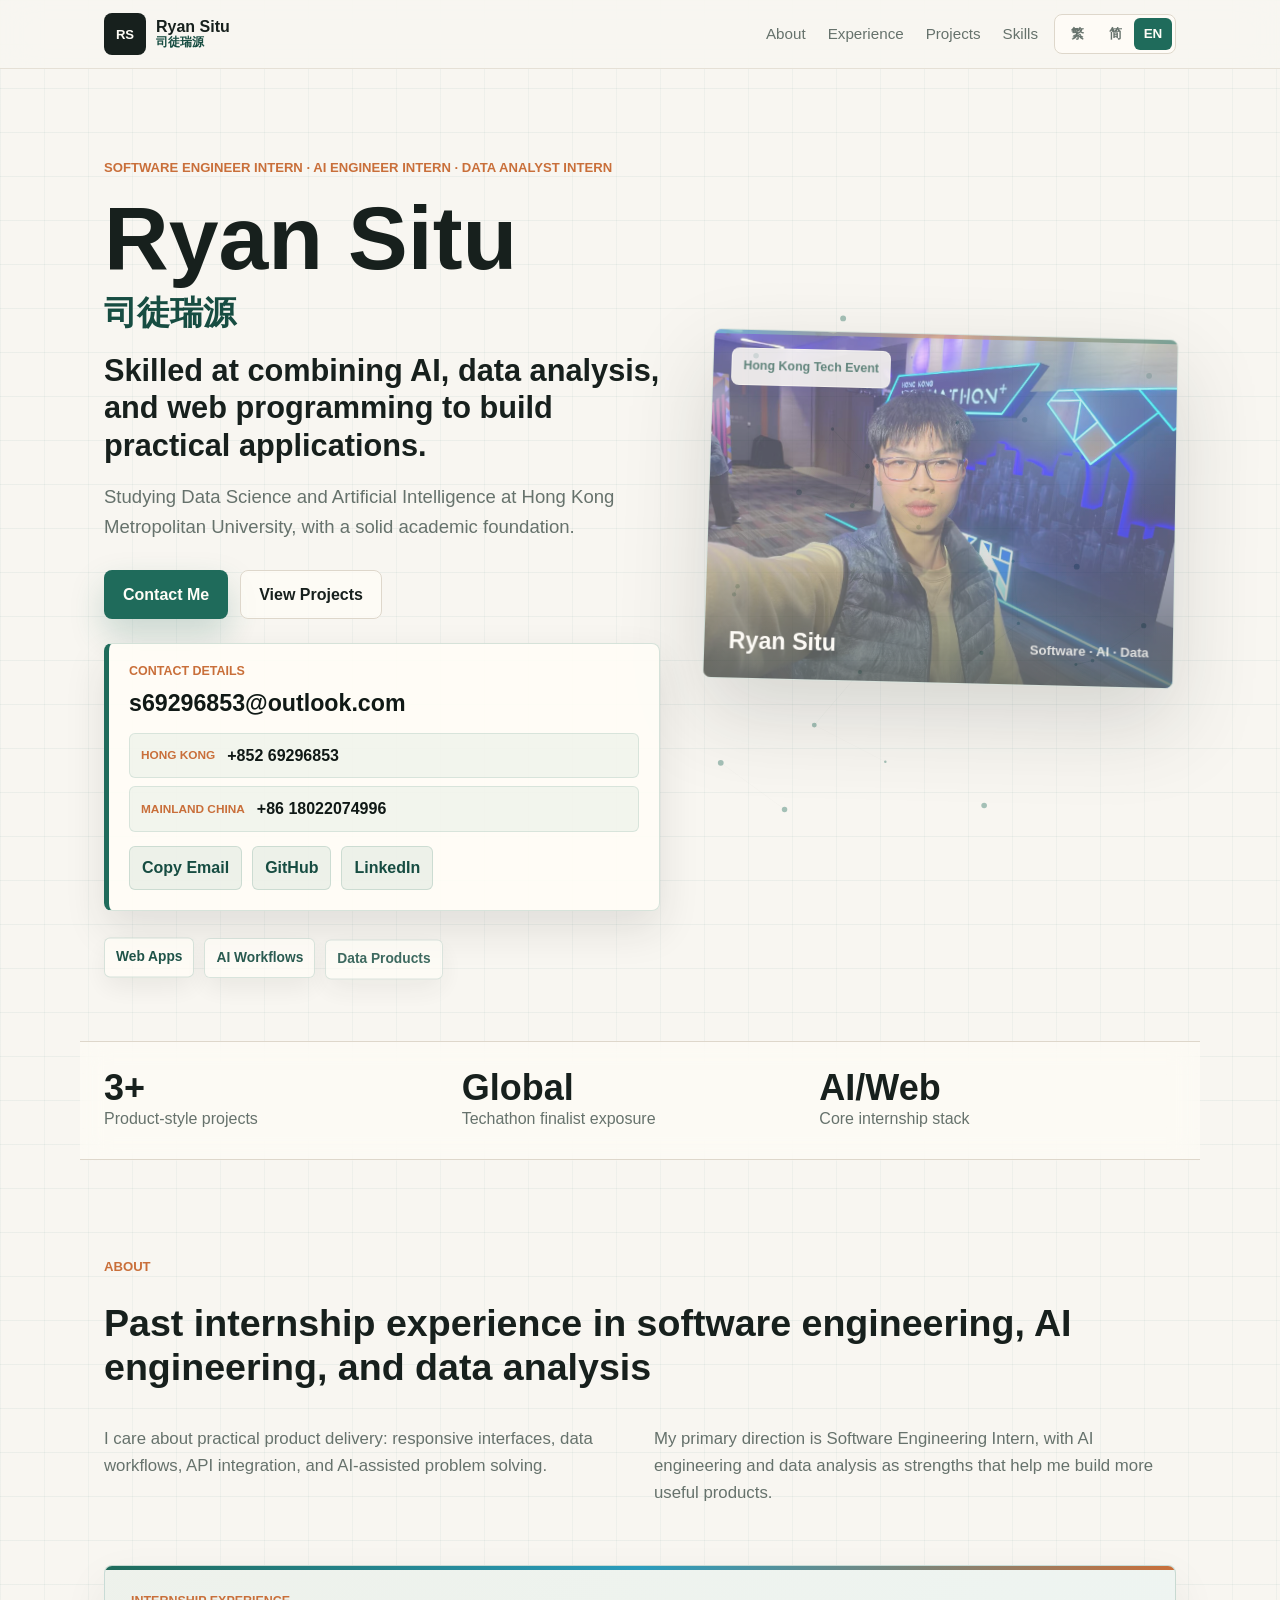
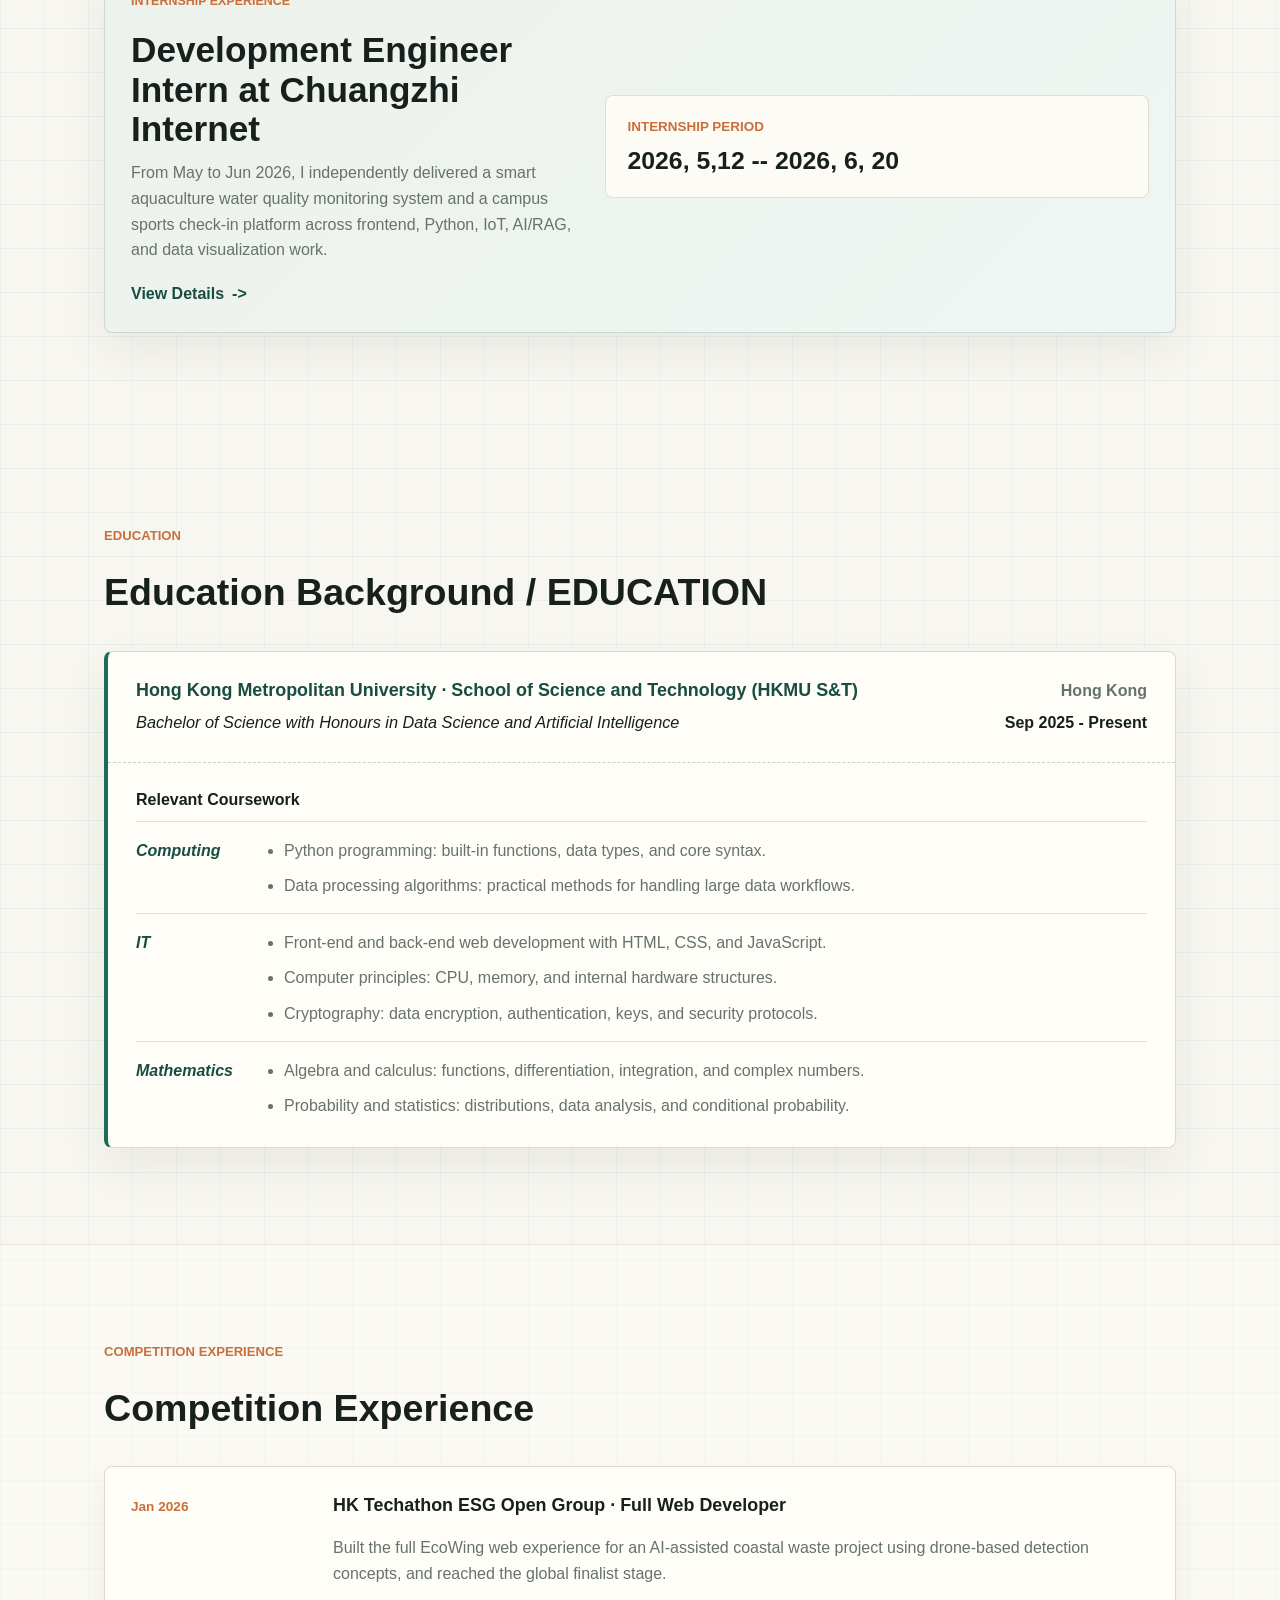
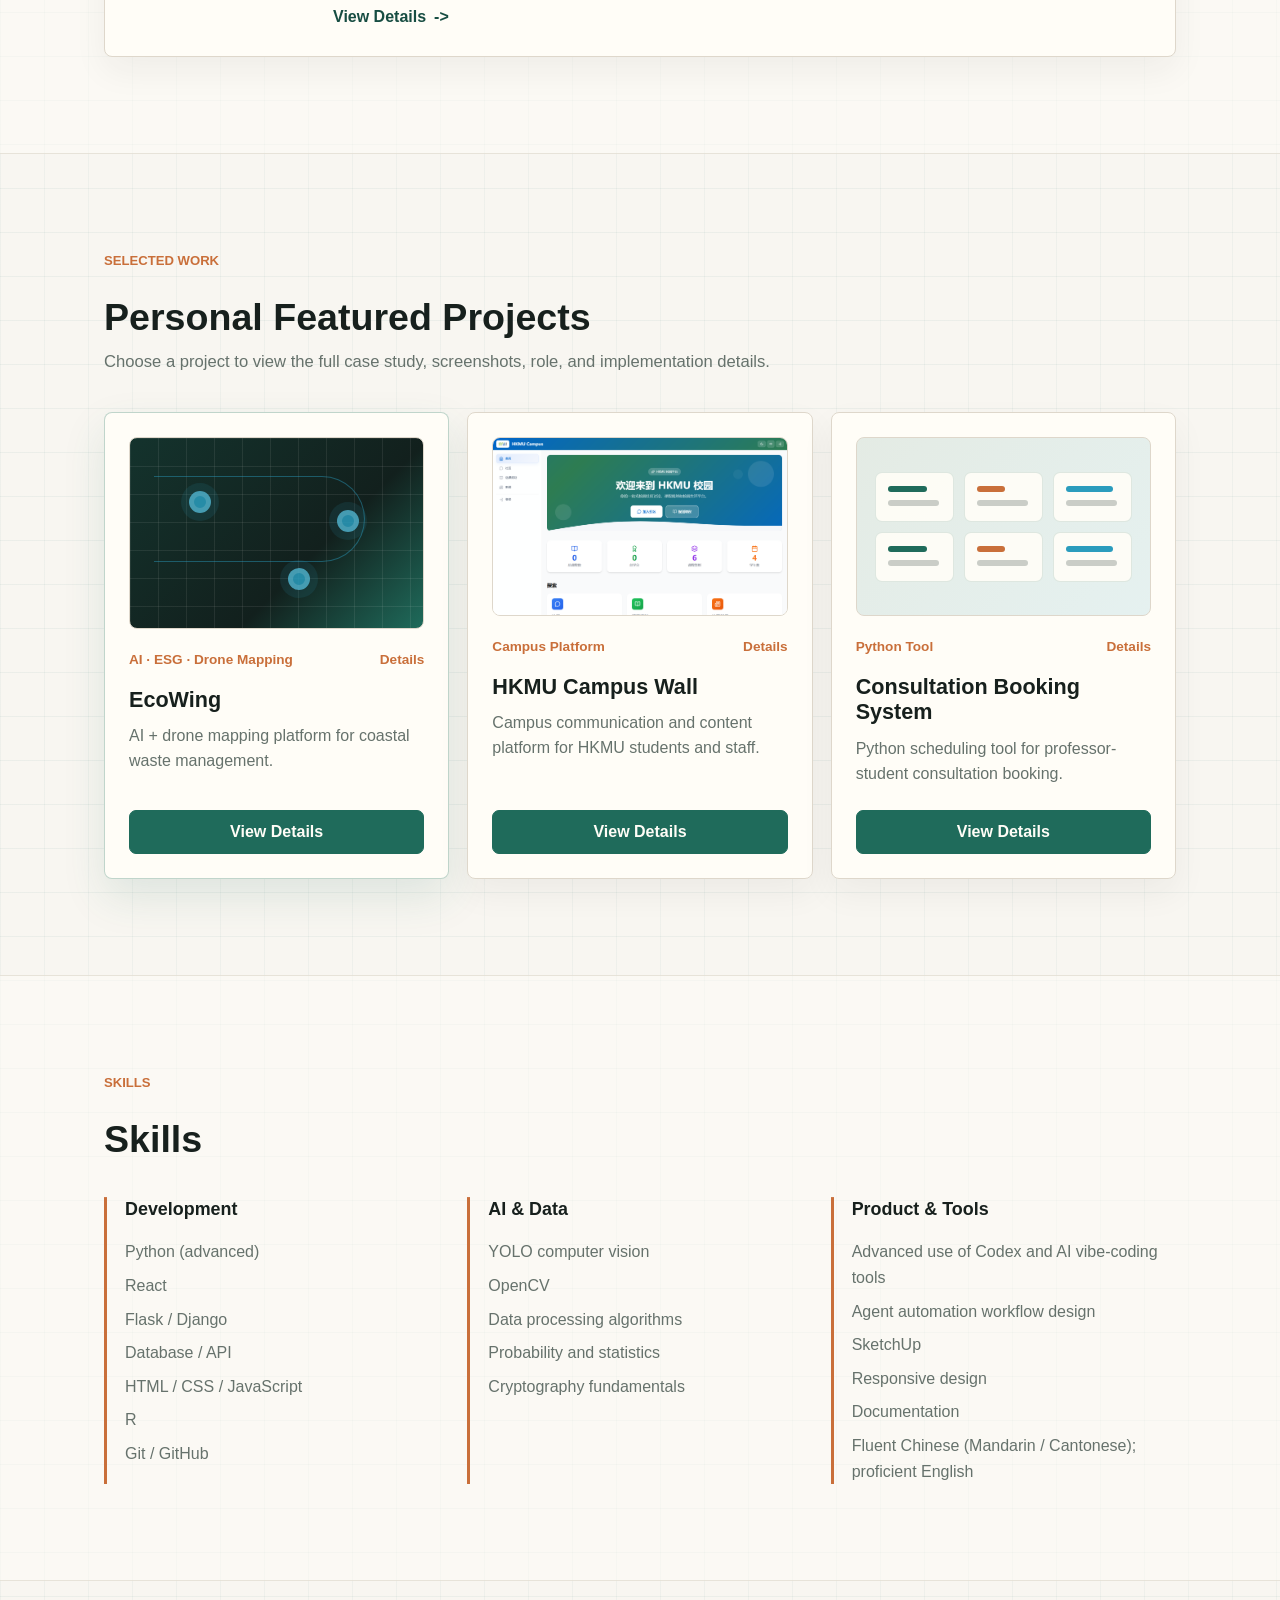
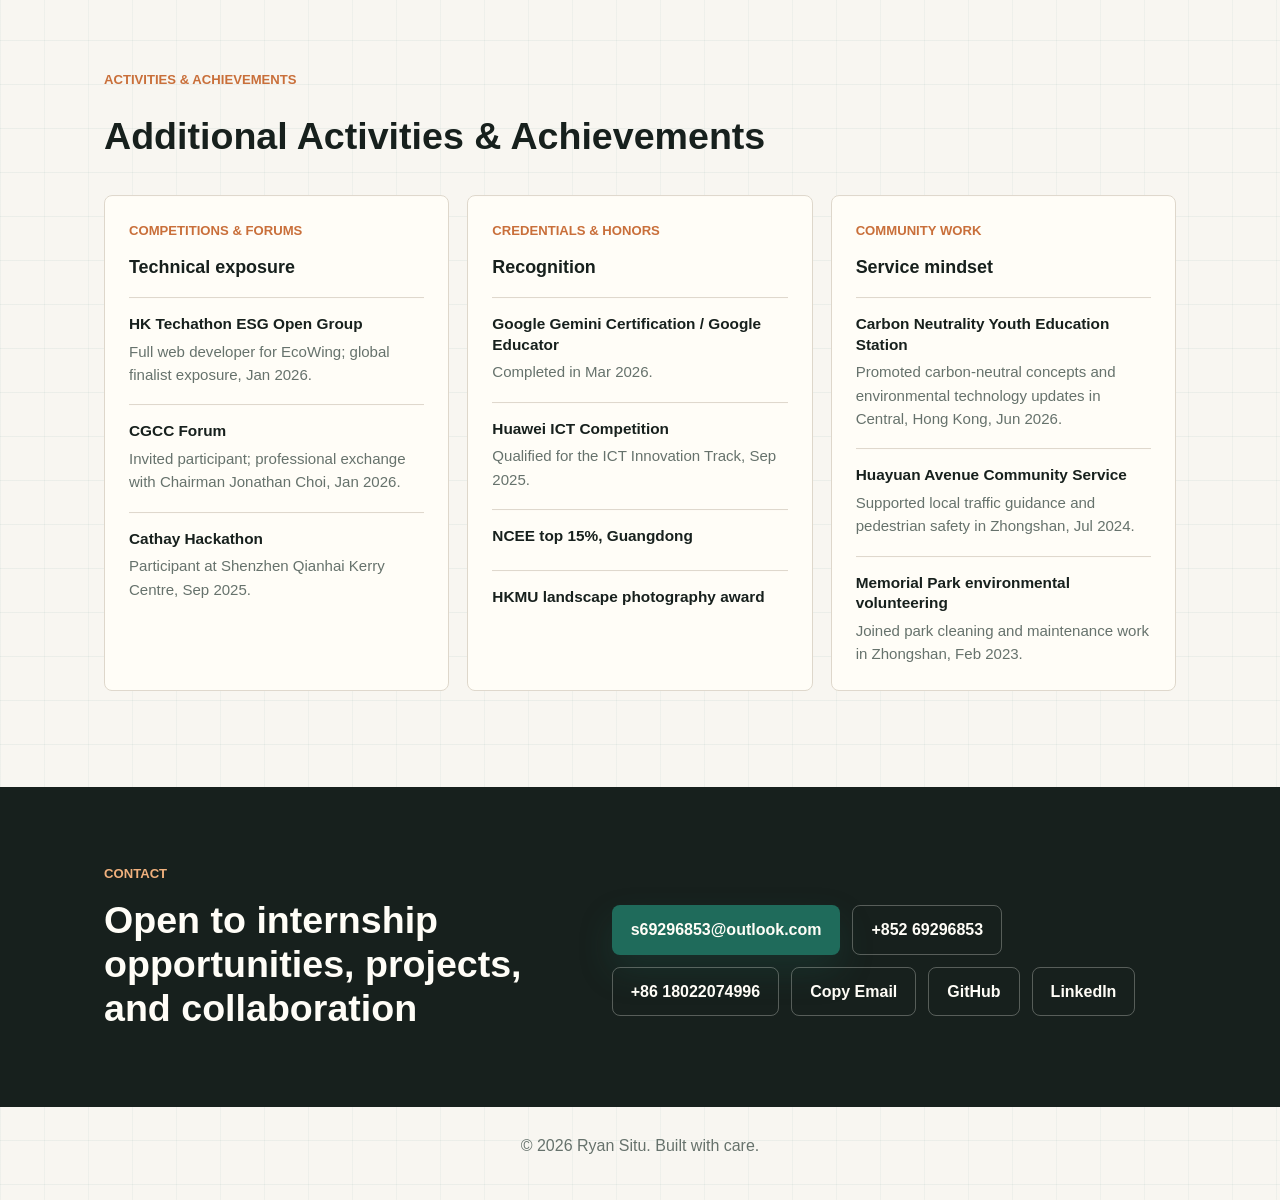
==== commit 0f551baa: "Add competition experience page" ====
--- a/index.html
+++ b/index.html
@@ -65,10 +65,10 @@
             <span class="hero-name-sub" data-i18n="heroNameSub">司徒瑞源</span>
           </h1>
           <p class="hero-statement" data-i18n="heroStatement">
-            I build practical AI and data tools that turn real campus and community problems into usable products.
+            擅长把 AI、数据分析和网页程序有效结合并开发实用的应用
           </p>
           <p class="hero-lede" data-i18n="heroLede">
-            I am a Data Science and Artificial Intelligence student at Hong Kong Metropolitan University, building practical web, Python, and AI tools for real campus and community problems.
+            就读香港都会大学数据科学与人工智能专业，专业基础扎实。
           </p>
 
           <div class="hero-actions" aria-label="Primary actions" data-i18n-aria-label="heroActionsLabel">
@@ -156,7 +156,7 @@
       <section class="section" id="about">
         <div class="section-heading">
           <p class="eyebrow" data-i18n="aboutEyebrow">About</p>
-          <h2 data-i18n="aboutTitle">Focused on software, AI, and data internships</h2>
+          <h2 data-i18n="aboutTitle">过往关于软件工程、AI 工程与数据分析的实习经历</h2>
         </div>
 
         <div class="about-grid">
@@ -250,12 +250,17 @@
 
       <section class="section muted" id="experience">
         <div class="section-heading">
-          <p class="eyebrow" data-i18n="experienceEyebrow">Experience</p>
-          <h2 data-i18n="experienceTitle">Experience</h2>
+          <p class="eyebrow" data-i18n="experienceEyebrow">Competition Experience</p>
+          <h2 data-i18n="experienceTitle">竞赛经历</h2>
         </div>
 
         <div class="timeline">
-          <article class="timeline-item">
+          <a
+            class="timeline-item timeline-link"
+            href="competition.html"
+            aria-label="View HK Techathon competition details"
+            data-i18n-aria-label="competitionPreviewAria"
+          >
             <div class="timeline-meta">
               <span data-i18n="techathonDate">Jan 2026</span>
             </div>
@@ -264,8 +269,9 @@
               <p data-i18n="techathonBody">
                 Built the full EcoWing web experience for an AI-assisted coastal waste project using drone-based detection concepts, and reached the global finalist stage.
               </p>
-            </div>
-          </article>
+              <span class="timeline-action" data-i18n="competitionPreviewAction">View Details</span>
+            </div>
+          </a>
         </div>
       </section>
 
--- a/styles.css
+++ b/styles.css
@@ -1058,6 +1058,38 @@
   padding: 26px;
 }
 
+.timeline-link {
+  position: relative;
+  transition: border-color 180ms ease, box-shadow 180ms ease, transform 180ms ease;
+}
+
+.timeline-link::before {
+  background: linear-gradient(90deg, var(--accent), var(--cyan), var(--warm));
+  content: "";
+  height: 3px;
+  left: 0;
+  opacity: 0;
+  position: absolute;
+  top: 0;
+  transform: scaleX(0);
+  transform-origin: left;
+  transition: opacity 180ms ease, transform 220ms ease;
+  width: 100%;
+}
+
+.timeline-link:hover,
+.timeline-link:focus-visible {
+  border-color: rgba(31, 107, 91, 0.34);
+  box-shadow: 0 22px 54px rgba(32, 39, 35, 0.12);
+  transform: translateY(-4px);
+}
+
+.timeline-link:hover::before,
+.timeline-link:focus-visible::before {
+  opacity: 1;
+  transform: scaleX(1);
+}
+
 .timeline-meta span,
 .project-topline span {
   color: var(--warm);
@@ -1069,6 +1101,18 @@
 .project-card p {
   color: var(--muted);
   margin-bottom: 0;
+}
+
+.timeline-action {
+  color: var(--accent-strong);
+  display: inline-flex;
+  font-weight: 900;
+  gap: 8px;
+  margin-top: 18px;
+}
+
+.timeline-action::after {
+  content: "->";
 }
 
 .project-grid {
